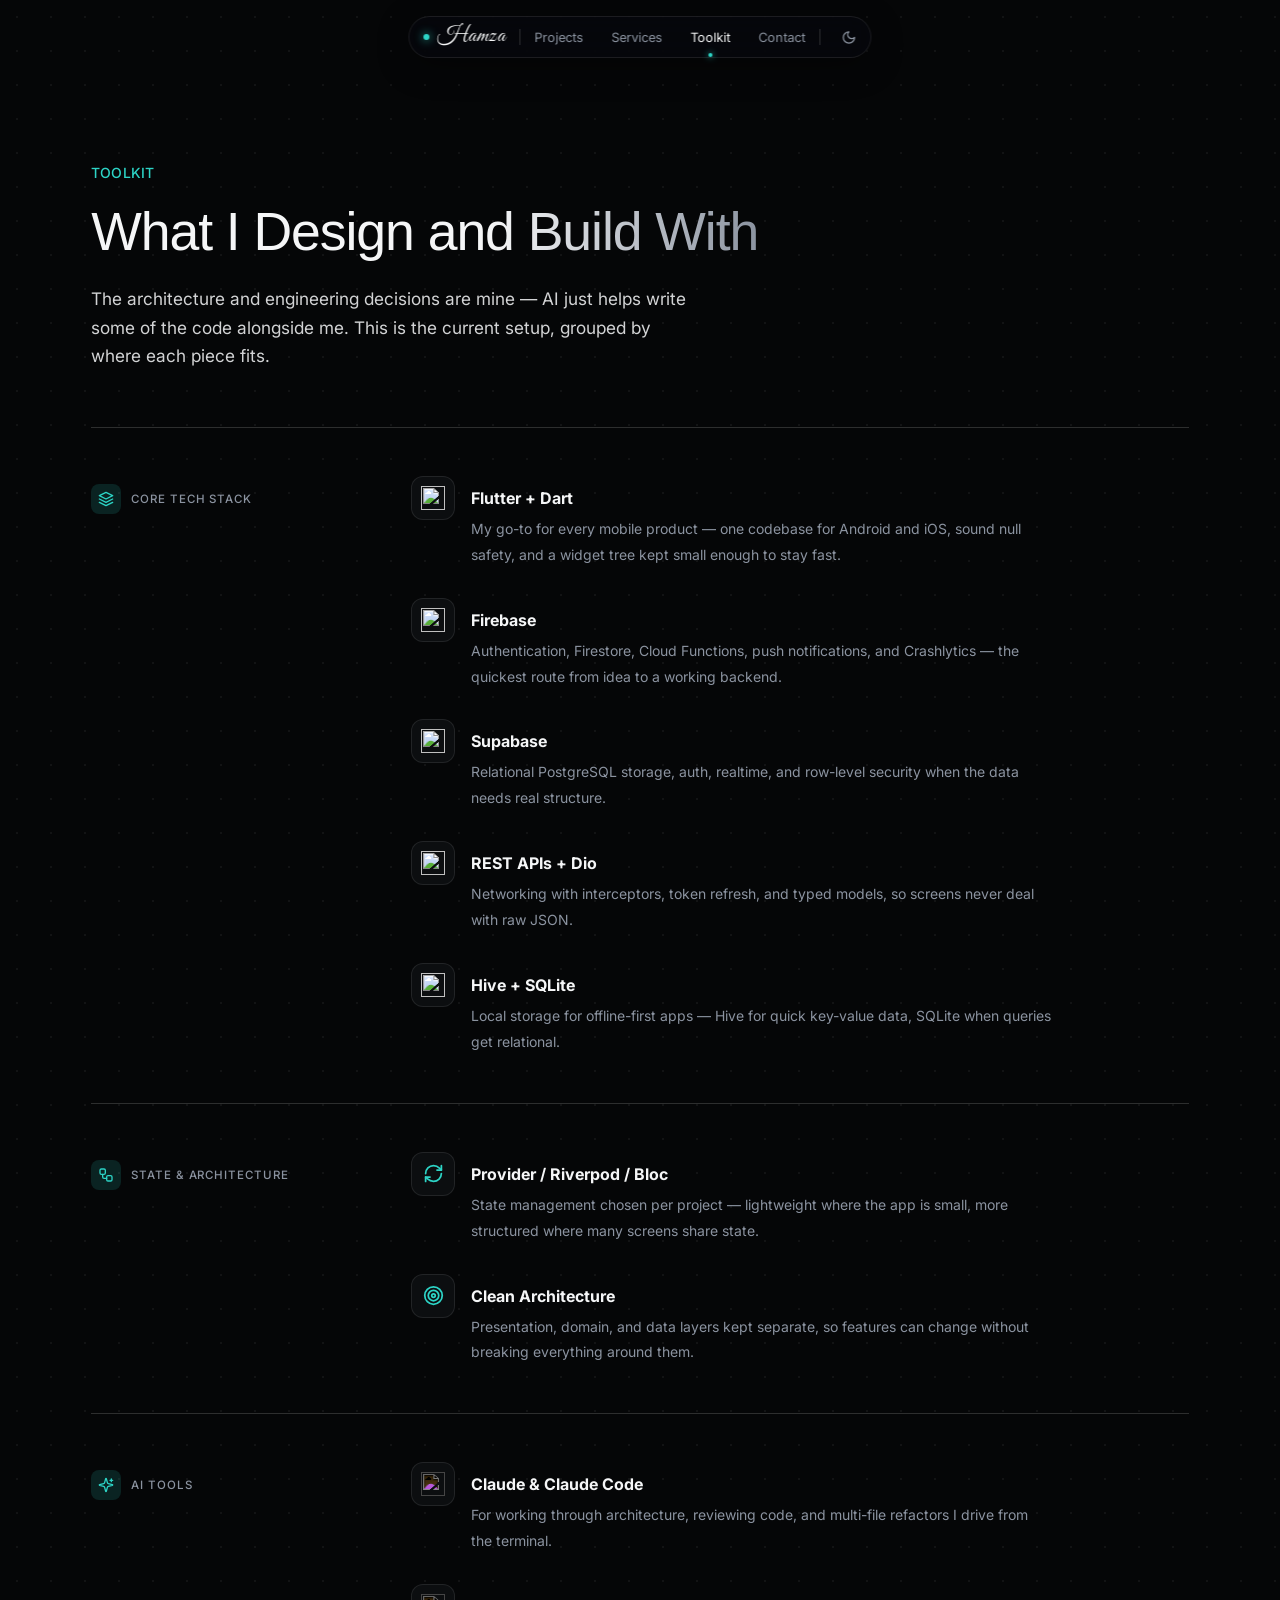
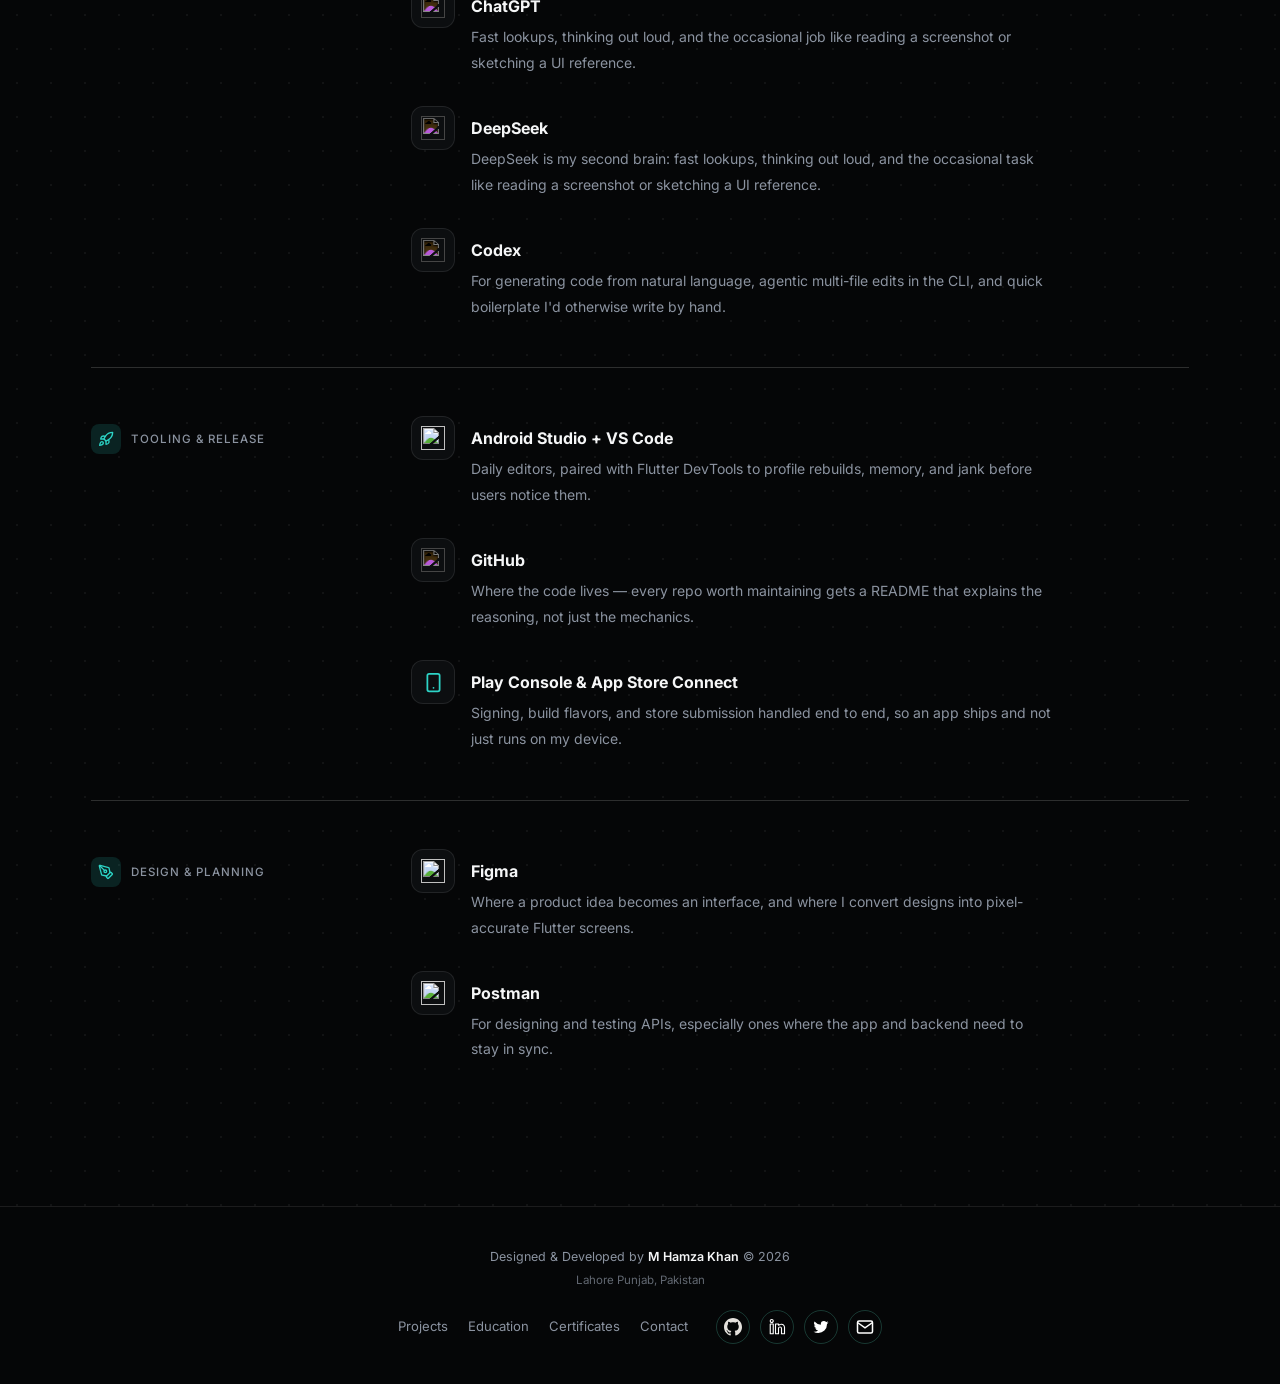
==== toolkit.html @ 6f92d074 "Refactor portfolio: redesign theme-v2, optimize light mode colors, modularize JS, update assets and " ====
<!doctype html>
<html lang="en">
  <head>
    <meta charset="UTF-8" />
    <meta name="viewport" content="width=device-width, initial-scale=1.0" />
    <meta name="theme-color" content="#050607" />
    <title>Toolkit | Muhammad Ameer Hamza | Flutter Developer</title>
    <meta
      name="description"
      content="The Flutter, Dart, Firebase and tooling setup behind the apps I design and build."
    />
    <meta name="author" content="Muhammad Ameer Hamza" />
    <meta name="robots" content="index, follow" />

    <link rel="preconnect" href="https://fonts.googleapis.com" />
    <link rel="preconnect" href="https://fonts.gstatic.com" crossorigin />
    <link href="https://fonts.googleapis.com/css2?family=Inter:wght@400;500;600;700;800;900&family=Great+Vibes&display=swap" rel="stylesheet" />
    <link rel="stylesheet" href="css/base.css" />
    <link rel="stylesheet" href="css/components.css" />
    <link rel="stylesheet" href="css/sections.css" />
    <link rel="stylesheet" href="css/animations.css" />
    <link rel="stylesheet" href="css/theme-v2.css" />
    <link rel="stylesheet" href="css/toolkit.css" />
    <link rel="icon" href="favicon.ico" />
    <script src="js/theme.js"></script>
  </head>

  <body>
    <!-- NAVBAR -->
    <nav id="navbar">
      <div class="container nav-inner">
        <a href="index.html" class="nav-logo">
          <span class="nav-logo-dot"></span>
          <span class="nav-logo-text"
            ><span class="nav-name-full">Hamza</span
            ><span class="nav-name-short">Hamza</span
            ><span class="nav-cursor" aria-hidden="true"></span
          ></span>
        </a>

        <span class="nav-divider nav-divider-start"></span>

        <ul class="nav-links">
          <li><a href="index.html#works">Projects</a></li>
          <li><a href="index.html#services">Services</a></li>
          <li><a href="toolkit.html" class="active" aria-current="page">Toolkit</a></li>
          <li><a href="index.html#contact">Contact</a></li>
        </ul>

        <span class="nav-divider"></span>

        <button
          type="button"
          id="themeToggle"
          class="theme-toggle"
          aria-label="Toggle light / dark theme"
        >
          <svg
            class="icon-moon"
            viewBox="0 0 24 24"
            fill="none"
            stroke="currentColor"
            stroke-width="2"
            stroke-linecap="round"
            stroke-linejoin="round"
            aria-hidden="true"
          >
            <path d="M12 3a6 6 0 0 0 9 9 9 9 0 1 1-9-9Z" />
          </svg>
          <svg
            class="icon-sun"
            viewBox="0 0 24 24"
            fill="none"
            stroke="currentColor"
            stroke-width="2"
            stroke-linecap="round"
            stroke-linejoin="round"
            aria-hidden="true"
          >
            <circle cx="12" cy="12" r="4" />
            <path
              d="M12 2v2M12 20v2M4.93 4.93l1.41 1.41M17.66 17.66l1.41 1.41M2 12h2M20 12h2M4.93 19.07l1.41-1.41M17.66 6.34l1.41-1.41"
            />
          </svg>
        </button>
      </div>
    </nav>

    <main class="toolkit-page">
      <div class="container">
        <!-- Header -->
        <header class="toolkit-head">
          <p class="toolkit-eyebrow">Toolkit</p>
          <h1 class="toolkit-title">What I Design and Build With</h1>
          <p class="toolkit-intro">
            The architecture and engineering decisions are mine — AI just helps
            write some of the code alongside me. This is the current setup,
            grouped by where each piece fits.
          </p>
        </header>

        <!-- ═════════ Core Tech Stack ═════════ -->
        <section class="toolkit-group">
          <h2 class="toolkit-group-label">
            <span class="toolkit-group-icon">
              <svg
                viewBox="0 0 24 24"
                fill="none"
                stroke="currentColor"
                stroke-width="2"
                stroke-linecap="round"
                stroke-linejoin="round"
                aria-hidden="true"
              >
                <path d="m12 2 10 5-10 5L2 7l10-5Z" />
                <path d="m2 17 10 5 10-5" />
                <path d="m2 12 10 5 10-5" />
              </svg>
            </span>
            Core Tech Stack
          </h2>
          <div class="toolkit-items">
            <div class="toolkit-item">
              <span class="toolkit-icon">
                <img
                  src="https://cdn.jsdelivr.net/gh/devicons/devicon@latest/icons/flutter/flutter-original.svg"
                  alt=""
                />
              </span>
              <div>
                <h3>Flutter + Dart</h3>
                <p>
                  My go-to for every mobile product — one codebase for Android
                  and iOS, sound null safety, and a widget tree kept small
                  enough to stay fast.
                </p>
              </div>
            </div>

            <div class="toolkit-item">
              <span class="toolkit-icon">
                <img
                  src="https://cdn.jsdelivr.net/gh/devicons/devicon@latest/icons/firebase/firebase-original.svg"
                  alt=""
                />
              </span>
              <div>
                <h3>Firebase</h3>
                <p>
                  Authentication, Firestore, Cloud Functions, push
                  notifications, and Crashlytics — the quickest route from idea
                  to a working backend.
                </p>
              </div>
            </div>

            <div class="toolkit-item">
              <span class="toolkit-icon">
                <img
                  src="https://cdn.jsdelivr.net/gh/devicons/devicon@latest/icons/supabase/supabase-original.svg"
                  alt=""
                />
              </span>
              <div>
                <h3>Supabase</h3>
                <p>
                  Relational PostgreSQL storage, auth, realtime, and row-level
                  security when the data needs real structure.
                </p>
              </div>
            </div>

            <div class="toolkit-item">
              <span class="toolkit-icon">
                <img
                  src="https://cdn.jsdelivr.net/gh/devicons/devicon@latest/icons/postman/postman-original.svg"
                  alt=""
                />
              </span>
              <div>
                <h3>REST APIs + Dio</h3>
                <p>
                  Networking with interceptors, token refresh, and typed models,
                  so screens never deal with raw JSON.
                </p>
              </div>
            </div>

            <div class="toolkit-item">
              <span class="toolkit-icon">
                <img
                  src="https://cdn.jsdelivr.net/gh/devicons/devicon@latest/icons/sqlite/sqlite-original.svg"
                  alt=""
                />
              </span>
              <div>
                <h3>Hive + SQLite</h3>
                <p>
                  Local storage for offline-first apps — Hive for quick
                  key-value data, SQLite when queries get relational.
                </p>
              </div>
            </div>
          </div>
        </section>

        <!-- ═════════ State & Architecture ═════════ -->
        <section class="toolkit-group">
          <h2 class="toolkit-group-label">
            <span class="toolkit-group-icon">
              <svg
                viewBox="0 0 24 24"
                fill="none"
                stroke="currentColor"
                stroke-width="2"
                stroke-linecap="round"
                stroke-linejoin="round"
                aria-hidden="true"
              >
                <rect width="8" height="8" x="3" y="3" rx="2" />
                <path d="M7 11v4a2 2 0 0 0 2 2h4" />
                <rect width="8" height="8" x="13" y="13" rx="2" />
              </svg>
            </span>
            State &amp; Architecture
          </h2>
          <div class="toolkit-items">
            <div class="toolkit-item">
              <span class="toolkit-icon">
                <svg
                  viewBox="0 0 24 24"
                  fill="none"
                  stroke="currentColor"
                  stroke-width="2"
                  stroke-linecap="round"
                  stroke-linejoin="round"
                  aria-hidden="true"
                >
                  <path
                    d="M3 12a9 9 0 0 1 9-9 9.75 9.75 0 0 1 6.74 2.74L21 8"
                  />
                  <path d="M21 3v5h-5" />
                  <path
                    d="M21 12a9 9 0 0 1-9 9 9.75 9.75 0 0 1-6.74-2.74L3 16"
                  />
                  <path d="M8 16H3v5" />
                </svg>
              </span>
              <div>
                <h3>Provider / Riverpod / Bloc</h3>
                <p>
                  State management chosen per project — lightweight where the
                  app is small, more structured where many screens share state.
                </p>
              </div>
            </div>

            <div class="toolkit-item">
              <span class="toolkit-icon">
                <svg
                  viewBox="0 0 24 24"
                  fill="none"
                  stroke="currentColor"
                  stroke-width="2"
                  stroke-linecap="round"
                  stroke-linejoin="round"
                  aria-hidden="true"
                >
                  <circle cx="12" cy="12" r="10" />
                  <circle cx="12" cy="12" r="6" />
                  <circle cx="12" cy="12" r="2" />
                </svg>
              </span>
              <div>
                <h3>Clean Architecture</h3>
                <p>
                  Presentation, domain, and data layers kept separate, so
                  features can change without breaking everything around them.
                </p>
              </div>
            </div>
          </div>
        </section>

        <!-- ═════════ AI Tools ═════════ -->
        <section class="toolkit-group">
          <h2 class="toolkit-group-label">
            <span class="toolkit-group-icon">
              <svg
                viewBox="0 0 24 24"
                fill="none"
                stroke="currentColor"
                stroke-width="2"
                stroke-linecap="round"
                stroke-linejoin="round"
                aria-hidden="true"
              >
                <path
                  d="M9.937 15.5A2 2 0 0 0 8.5 14.063l-6.135-1.582a.5.5 0 0 1 0-.962L8.5 9.936A2 2 0 0 0 9.937 8.5l1.582-6.135a.5.5 0 0 1 .963 0L14.063 8.5A2 2 0 0 0 15.5 9.937l6.135 1.581a.5.5 0 0 1 0 .964L15.5 14.063a2 2 0 0 0-1.437 1.437l-1.582 6.135a.5.5 0 0 1-.963 0z"
                />
                <path d="M20 3v4" />
                <path d="M22 5h-4" />
              </svg>
            </span>
            AI Tools
          </h2>
          <div class="toolkit-items">
            <div class="toolkit-item">
              <span class="toolkit-icon">
                <img
                  src="https://cdn.jsdelivr.net/npm/simple-icons@latest/icons/claude.svg"
                  alt=""
                  class="icon-invert"
                />
              </span>
              <div>
                <h3>Claude &amp; Claude Code</h3>
                <p>
                  For working through architecture, reviewing code, and
                  multi-file refactors I drive from the terminal.
                </p>
              </div>
            </div>

            <div class="toolkit-item">
              <span class="toolkit-icon">
                <img
                  src="https://cdn.jsdelivr.net/npm/simple-icons@latest/icons/openai.svg"
                  alt=""
                  class="icon-invert"
                />
              </span>
              <div>
                <h3>ChatGPT</h3>
                <p>
                  Fast lookups, thinking out loud, and the occasional job like
                  reading a screenshot or sketching a UI reference.
                </p>
              </div>
            </div>

            <div class="toolkit-item">
              <span class="toolkit-icon">
                <img
                  src="https://cdn.jsdelivr.net/npm/simple-icons@latest/icons/deepseek.svg"
                  alt=""
                  class="icon-invert"
                />
              </span>
              <div>
                <h3>DeepSeek</h3>
                <p>
                  DeepSeek is my second brain: fast lookups, thinking out loud,
                  and the occasional task like reading a screenshot or sketching
                  a UI reference.
                </p>
              </div>
            </div>

            <div class="toolkit-item">
              <span class="toolkit-icon">
                <img
                  src="https://cdn.jsdelivr.net/npm/simple-icons@latest/icons/openai.svg"
                  alt=""
                  class="icon-invert"
                />
              </span>
              <div>
                <h3>Codex</h3>
                <p>
                  For generating code from natural language, agentic multi-file
                  edits in the CLI, and quick boilerplate I'd otherwise write by
                  hand.
                </p>
              </div>
            </div>
          </div>
        </section>

        <!-- ═════════ Tooling & Release ═════════ -->
        <section class="toolkit-group">
          <h2 class="toolkit-group-label">
            <span class="toolkit-group-icon">
              <svg
                viewBox="0 0 24 24"
                fill="none"
                stroke="currentColor"
                stroke-width="2"
                stroke-linecap="round"
                stroke-linejoin="round"
                aria-hidden="true"
              >
                <path
                  d="M4.5 16.5c-1.5 1.26-2 5-2 5s3.74-.5 5-2c.71-.84.7-2.13-.09-2.91a2.18 2.18 0 0 0-2.91-.09z"
                />
                <path
                  d="m12 15-3-3a22 22 0 0 1 2-3.95A12.88 12.88 0 0 1 22 2c0 2.72-.78 7.5-6 11a22.35 22.35 0 0 1-4 2z"
                />
                <path d="M9 12H4s.55-3.03 2-4c1.62-1.08 5 0 5 0" />
                <path d="M12 15v5s3.03-.55 4-2c1.08-1.62 0-5 0-5" />
              </svg>
            </span>
            Tooling &amp; Release
          </h2>
          <div class="toolkit-items">
            <div class="toolkit-item">
              <span class="toolkit-icon">
                <img
                  src="https://cdn.jsdelivr.net/gh/devicons/devicon@latest/icons/androidstudio/androidstudio-original.svg"
                  alt=""
                />
              </span>
              <div>
                <h3>Android Studio + VS Code</h3>
                <p>
                  Daily editors, paired with Flutter DevTools to profile
                  rebuilds, memory, and jank before users notice them.
                </p>
              </div>
            </div>

            <div class="toolkit-item">
              <span class="toolkit-icon">
                <img
                  class="icon-invert"
                  src="https://cdn.jsdelivr.net/gh/devicons/devicon@latest/icons/github/github-original.svg"
                  alt=""
                />
              </span>
              <div>
                <h3>GitHub</h3>
                <p>
                  Where the code lives — every repo worth maintaining gets a
                  README that explains the reasoning, not just the mechanics.
                </p>
              </div>
            </div>

            <div class="toolkit-item">
              <span class="toolkit-icon">
                <svg
                  viewBox="0 0 24 24"
                  fill="none"
                  stroke="currentColor"
                  stroke-width="2"
                  stroke-linecap="round"
                  stroke-linejoin="round"
                  aria-hidden="true"
                >
                  <rect width="14" height="20" x="5" y="2" rx="2" ry="2" />
                  <path d="M12 18h.01" />
                </svg>
              </span>
              <div>
                <h3>Play Console &amp; App Store Connect</h3>
                <p>
                  Signing, build flavors, and store submission handled end to
                  end, so an app ships and not just runs on my device.
                </p>
              </div>
            </div>
          </div>
        </section>

        <!-- ═════════ Design & Planning ═════════ -->
        <section class="toolkit-group">
          <h2 class="toolkit-group-label">
            <span class="toolkit-group-icon">
              <svg
                viewBox="0 0 24 24"
                fill="none"
                stroke="currentColor"
                stroke-width="2"
                stroke-linecap="round"
                stroke-linejoin="round"
                aria-hidden="true"
              >
                <path
                  d="M15.707 21.293a1 1 0 0 1-1.414 0l-1.586-1.586a1 1 0 0 1 0-1.414l5.586-5.586a1 1 0 0 1 1.414 0l1.586 1.586a1 1 0 0 1 0 1.414z"
                />
                <path
                  d="m18 13-1.375-6.874a1 1 0 0 0-.746-.776L3.235 2.028a1 1 0 0 0-1.207 1.207L5.35 15.879a1 1 0 0 0 .776.746L13 18"
                />
                <path d="m2.3 2.3 7.286 7.286" />
                <circle cx="11" cy="11" r="2" />
              </svg>
            </span>
            Design &amp; Planning
          </h2>
          <div class="toolkit-items">
            <div class="toolkit-item">
              <span class="toolkit-icon">
                <img
                  src="https://cdn.jsdelivr.net/gh/devicons/devicon@latest/icons/figma/figma-original.svg"
                  alt=""
                />
              </span>
              <div>
                <h3>Figma</h3>
                <p>
                  Where a product idea becomes an interface, and where I convert
                  designs into pixel-accurate Flutter screens.
                </p>
              </div>
            </div>

            <div class="toolkit-item">
              <span class="toolkit-icon">
                <img
                  src="https://cdn.jsdelivr.net/gh/devicons/devicon@latest/icons/postman/postman-original.svg"
                  alt=""
                />
              </span>
              <div>
                <h3>Postman</h3>
                <p>
                  For designing and testing APIs, especially ones where the app
                  and backend need to stay in sync.
                </p>
              </div>
            </div>
          </div>
        </section>
      </div>
    </main>

    <!-- FOOTER -->
    <footer>
      <div class="container footer-inner-v2">
        <div class="footer-left">
          <p class="footer-copy">
            Designed &amp; Developed by
            <span class="footer-name-script">M Hamza Khan</span> &copy; 2026
          </p>
          <p class="footer-location">Lahore Punjab, Pakistan</p>
        </div>
        <div class="footer-right">
          <nav class="footer-links">
            <a href="index.html#works">Projects</a>
            <a href="index.html#education">Education</a>
            <a href="index.html#certificates">Certificates</a>
            <a href="index.html#contact">Contact</a>
          </nav>
          <div class="footer-socials">
            <a
              href="https://github.com/hk994512"
              target="_blank"
              rel="noopener"
              class="social-btn"
              aria-label="GitHub"
              ><img src="assets/github.svg" alt="GitHub"
            /></a>
            <a
              href="https://www.linkedin.com/in/muhammad-ameer-hamza-a41858250"
              target="_blank"
              rel="noopener"
              class="social-btn"
              aria-label="LinkedIn"
              ><img src="assets/linkedin.svg" alt="LinkedIn"
            /></a>
            <a
              href="https://x.com/HamzKhan173520"
              target="_blank"
              rel="noopener"
              class="social-btn"
              aria-label="X (Twitter)"
              ><img src="assets/twitter.svg" alt="X"
            /></a>
            <a
              href="mailto:hamzakhan00561@gmail.com"
              class="social-btn"
              aria-label="Email"
            >
              <svg
                width="18"
                height="18"
                fill="none"
                stroke="currentColor"
                stroke-width="2"
                viewBox="0 0 24 24"
                style="color: #fff"
              >
                <path
                  d="M4 4h16c1.1 0 2 .9 2 2v12c0 1.1-.9 2-2 2H4c-1.1 0-2-.9-2-2V6c0-1.1.9-2 2-2z"
                />
                <polyline points="22,6 12,13 2,6" />
              </svg>
            </a>
          </div>
        </div>
      </div>
    </footer>

    <script src="js/nav.js"></script>
  </body>
</html>
---- css/base.css ----
/* ── Variables ─────────────────────────────────────────────────────────────── */

:root {
  --bg: #050607;
  --surface: #0c0e10;
  --surface2: #15181b;
  --accent: #2dd4c6;
  --accent-dim: #17a394;
  --text: #f5f6f7;
  --text-sec: #8b93a0;
  --border: rgba(255, 255, 255, 0.09);
  --radius: 14px;
  --radius-sm: 8px;
  --shadow: 0 8px 32px rgba(0, 0, 0, 0.5);
  --transition: 0.25s ease;
  --nav-h: 68px;
  --font-mono: "Inter", monospace;
  --font-head: "Inter", sans-serif;
  --font-accent: "Inter", sans-serif;
}

/* ── Reset ─────────────────────────────────────────────────────────────────── */

*,
*::before,
*::after {
  box-sizing: border-box;
  margin: 0;
  padding: 0;
}

html {
  scroll-behavior: smooth;
  font-size: 16px;
  overflow-x: hidden;
}

body {
  background: var(--bg);
  color: var(--text);
  font-family: "Inter", sans-serif;
  line-height: 1.6;
  overflow-x: hidden;
}

img {
  max-width: 100%;
  display: block;
}

a {
  text-decoration: none;
  color: inherit;
}

ul {
  list-style: none;
}

button {
  cursor: pointer;
  border: none;
  background: none;
  font-family: inherit;
}

/* ── Scrollbar ─────────────────────────────────────────────────────────────── */

::-webkit-scrollbar {
  width: 6px;
}

::-webkit-scrollbar-track {
  background: var(--bg);
}

::-webkit-scrollbar-thumb {
  background: var(--surface2);
  border-radius: 3px;
}

/* ── Utility ───────────────────────────────────────────────────────────────── */

.container {
  width: 100%;
  max-width: 1200px;
  margin: 0 auto;
  padding: 0 clamp(16px, 4vw, 80px);
}

.section {
  padding: clamp(60px, 8vw, 100px) 0;
  overflow-x: hidden;
}

.accent {
  color: var(--accent);
}

.section-label {
  font-family: "Inter", sans-serif;
  font-size: clamp(1.5rem, 3vw, 2.2rem);
  font-weight: 800;
  letter-spacing: -0.5px;
  margin-bottom: 8px;
  text-align: center;
}

.section-label::after {
  content: "";
  display: block;
  width: 44px;
  height: 3px;
  background: var(--accent);
  border-radius: 2px;
  margin: 8px auto 0;
}

.section-sub {
  font-family: "Inter", sans-serif;
  color: var(--text-sec);
  font-size: clamp(0.85rem, 1.5vw, 1rem);
  margin-bottom: 40px;
  text-align: center;
}

/* Spinner inside button */

/* ── Navbar ────────────────────────────────────────────────────────────────── */

/* ── Source Code Pro for all navbar links ── */

/* Mobile nav drawer */

/* ── Hero ──────────────────────────────────────────────────────────────────── */

/* Badge row */

/* Available for Freelance badge */

.available-badge {
  font-family: "Inter", sans-serif;
  display: inline-flex;
  align-items: center;
  gap: 8px;
  padding: 6px 14px;
  background: rgba(0, 230, 118, 0.08);
  border: 1px solid rgba(0, 230, 118, 0.25);
  border-radius: 20px;
  font-size: 0.75rem;
  font-weight: 700;
  color: #00e676;
  letter-spacing: 0.8px;
}

.pulse-dot-wrapper {
  position: relative;
  width: 8px;
  height: 8px;
  display: inline-flex;
  align-items: center;
  justify-content: center;
}

.pulse-dot {
  width: 7px;
  height: 7px;
  background-color: #2dd4c6;
  border-radius: 50%;
  z-index: 2;
}

.pulse-ring {
  position: absolute;
  width: 22px;
  height: 22px;
  border: 2px solid #2dd4c6;
  border-radius: 50%;
  opacity: 0;
  z-index: 1;
  animation: pulse-grow 2s cubic-bezier(0.25, 0.46, 0.45, 0.94) infinite;
}

@keyframes pulse-grow {
  0% {
    transform: scale(0.3);
    opacity: 0.8;
  }
  50% {
    opacity: 0.5;
  }
  100% {
    transform: scale(1.15);
    opacity: 0;
  }
}

.avatar-ring {
  width: clamp(180px, 22vw, 300px);
  height: clamp(180px, 22vw, 300px);
  border-radius: 50%;
  padding: 4px;
  background: var(--accent);
  box-shadow: 0 0 60px rgba(100, 255, 218, 0.2);
  position: relative;
  animation: avatar-glow 3s ease-in-out infinite;
}

.avatar-ring::before {
  content: "";
  position: absolute;
  inset: 2px;
  border-radius: 50%;
  background: var(--bg);
}

.avatar-ring img {
  width: 100%;
  height: 100%;
  border-radius: 50%;
  object-fit: cover;
  position: relative;
  z-index: 1;
  padding: 4px;
}

/* ── About ─────────────────────────────────────────────────────────────────── */

/* chips */

/* ── Services ──────────────────────────────────────────────────────────────── */

.services-grid {
  font-family: "Inter", sans-serif;
  display: grid;
  grid-template-columns: repeat(auto-fill, minmax(min(100%, 280px), 1fr));
  gap: 20px;
}

/* ── Works ─────────────────────────────────────────────────────────────────── */

.works-grid {
  display: grid;
  grid-template-columns: repeat(auto-fill, minmax(min(100%, 340px), 1fr));
  gap: 24px;
  font-family: "Inter", sans-serif;
}

.featured-badge {
  position: absolute;
  top: 12px;
  right: 12px;
  padding: 4px 10px;
  background: var(--accent);
  color: var(--bg);
  font-size: 0.68rem;
  font-weight: 800;
  letter-spacing: 1px;
  border-radius: 20px;
}

/* ── Education ─────────────────────────────────────────────────────────────── */

/* ── Contact ───────────────────────────────────────────────────────────────── */

#contact {
  font-family: "Inter", sans-serif;
}

/* ── Contact ── */

.contact-layout {
  display: grid;
  grid-template-columns: 1fr minmax(0, 340px);
  gap: 48px;
  align-items: start;
  width: 100%;
  max-width: 780px;
  margin: 28px auto 0;
}

.contact-info {
  display: flex;
  flex-direction: column;
  gap: 16px;
  padding-top: 2px;
}

.contact-info-heading {
  font-size: clamp(1.4rem, 3vw, 1.75rem);
  font-weight: 700;
  font-family: var(--font-head);
  color: var(--text);
  line-height: 1.2;
}

.contact-info-sub {
  font-size: 0.875rem;
  color: var(--text-sec);
  line-height: 1.65;
}

.contact-info-actions {
  display: flex;
  flex-wrap: wrap;
  gap: 8px;
}

.contact-action-btn {
  height: 36px;
  padding: 0 16px;
  font-size: 0.82rem;
  border-radius: 6px;
  font-weight: 500;
}

.btn-ghost {
  background: transparent;
  color: var(--text-sec);
  border: 1px solid var(--border);
  transition: border-color var(--transition), color var(--transition);
}

.btn-ghost:hover {
  border-color: var(--text-sec);
  color: var(--text);
  transform: none;
}

/* light mode ghost btn */
:root[data-theme="light"] .btn-ghost {
  border-color: rgba(15, 23, 42, 0.18);
  color: var(--text-sec);
}

:root[data-theme="light"] .btn-ghost:hover {
  border-color: var(--text);
  color: var(--text);
}

/* ── Contact card (right side) ── */

.contact-card {
  background: var(--surface);
  border: 1px solid var(--border);
  border-radius: var(--radius);
  padding: 16px;
  display: flex;
  flex-direction: column;
  gap: 10px;
}

/* light mode card */
:root[data-theme="light"] .contact-card {
  background: #ffffff;
  border-color: rgba(15, 23, 42, 0.08);
  box-shadow: 0 4px 24px rgba(15, 23, 42, 0.05);
}

.contact-card-header {
  display: flex;
  flex-direction: column;
  gap: 2px;
  padding-bottom: 10px;
  border-bottom: 1px solid var(--border);
}

:root[data-theme="light"] .contact-card-header {
  border-bottom-color: rgba(15, 23, 42, 0.1);
}

.contact-card-title {
  font-family: var(--font-head);
  font-size: 0.88rem;
  font-weight: 600;
  color: var(--text);
}

.contact-card-sub {
  font-size: 0.72rem;
  color: var(--text-sec);
}

.contact-form {
  display: flex;
  flex-direction: column;
  gap: 8px;
}

.contact-form .form-group {
  margin-bottom: 0;
  display: flex;
  flex-direction: column;
  gap: 3px;
}

.contact-form input,
.contact-form textarea {
  width: 100%;
  box-sizing: border-box;
  padding: 7px 10px;
  background: var(--bg);
  border: 1px solid var(--border);
  border-radius: 6px;
  font-family: inherit;
  font-size: 0.82rem;
  color: var(--text);
  transition: border-color var(--transition), box-shadow var(--transition);
  outline: none;
}

/* light mode inputs */
:root[data-theme="light"] .contact-form input,
:root[data-theme="light"] .contact-form textarea {
  background: #f8fafc;
  border-color: rgba(15, 23, 42, 0.12);
  color: var(--text);
}

:root[data-theme="light"] .contact-form input::placeholder,
:root[data-theme="light"] .contact-form textarea::placeholder {
  color: #94a3b8;
  opacity: 1;
}

.contact-form textarea {
  resize: none;
  line-height: 1.5;
}

.contact-form input::placeholder,
.contact-form textarea::placeholder {
  color: var(--text-sec);
  opacity: 0.55;
}

.contact-form input:focus,
.contact-form textarea:focus {
  border-color: var(--accent);
  box-shadow: 0 0 0 2px color-mix(in srgb, var(--accent) 15%, transparent);
}

.contact-form input:invalid:not(:placeholder-shown),
.contact-form textarea:invalid:not(:placeholder-shown) {
  border-color: #e5484d;
}

.char-counter {
  font-family: var(--font-mono);
  font-size: 0.62rem;
  color: var(--text-sec);
  text-align: right;
}

.form-error {
  font-size: 0.67rem;
  color: #e5484d;
  display: none;
}

.form-error.show { display: block; }

.contact-submit-btn {
  width: 100%;
  justify-content: center;
  height: 34px;
  padding: 0;
  border-radius: 6px;
  font-size: 0.82rem;
  font-family: inherit;
  font-weight: 600;
  gap: 6px;
  margin-top: 2px;
}

.contact-submit-btn svg {
  transition: transform var(--transition);
}

.contact-submit-btn:hover svg {
  transform: translateX(3px);
}

/* light mode submit btn */
:root[data-theme="light"] .contact-submit-btn {
  background: #0b1220;
  color: #ffffff;
  border-color: #0b1220;
}

:root[data-theme="light"] .contact-submit-btn:hover {
  opacity: 0.85;
}

.form-success-msg { display: none; }

.form-feedback {
  display: none;
  align-items: center;
  gap: 8px;
  padding: 8px 12px;
  border-radius: 6px;
  font-size: 0.78rem;
  font-weight: 500;
  border: 1px solid transparent;
}

.form-feedback.show { display: flex; }

.form-feedback.success {
  background: color-mix(in srgb, var(--accent) 10%, transparent);
  border-color: color-mix(in srgb, var(--accent) 30%, transparent);
  color: var(--accent);
}

.form-feedback.error {
  background: rgba(229, 72, 77, 0.08);
  border-color: rgba(229, 72, 77, 0.3);
  color: #e5484d;
}

/* light mode feedback */
:root[data-theme="light"] .form-feedback.success {
  background: rgba(15, 118, 110, 0.08);
  border-color: rgba(15, 118, 110, 0.3);
  color: var(--accent);
}

.form-feedback-icon {
  font-size: 0.9rem;
  line-height: 1;
  flex-shrink: 0;
}

/* ── Responsive ── */

@media (max-width: 700px) {
  .contact-layout {
    grid-template-columns: 1fr;
    gap: 24px;
    max-width: 100%;
  }

  .contact-card {
    padding: 14px;
    gap: 8px;
  }

  .contact-card-header {
    padding-bottom: 8px;
  }

  .contact-info-heading {
    font-size: 1.3rem;
  }
}

@media (max-width: 400px) {
  .contact-card {
    padding: 12px;
  }

  .contact-action-btn {
    height: 32px;
    padding: 0 12px;
    font-size: 0.78rem;
  }
}

/* ── Send Message button — centered ─────────────────────────────────────── */

/* ── Toast ───────────────────────────────────────────────────────────────── */

/* ── Footer ────────────────────────────────────────────────────────────────── */

footer {
  font-family: "Inter", sans-serif;
  background: var(--bg);
  border-top: 1px solid var(--border);
  padding: 40px 0;
  text-align: center;
}

.social-btn {
  font-family: "Inter", sans-serif;
  width: 40px;
  height: 40px;
  background: var(--surface);
  border: 1px solid rgba(100, 255, 218, 0.2);
  border-radius: 10px;
  display: flex;
  align-items: center;
  justify-content: center;
  transition: var(--transition);
}

.social-btn:hover {
  border-color: var(--accent);
  background: rgba(100, 255, 218, 0.08);
  transform: translateY(-2px);
}

.social-btn img {
  width: 18px;
  height: 18px;
  filter: invert(1);
}

.social-btn svg {
  color: #fff;
}

/* ── STATS STRIP ── */

.stats-strip {
  display: flex;
  justify-content: center;
  gap: 2rem;
  margin-top: 2rem;
  flex-wrap: wrap;
}

.stat-item {
  display: flex;
  flex-direction: column;
  align-items: center;
  text-align: center;
  gap: 0.15rem;
}

.stat-number {
  font-size: 1.6rem;
  font-weight: 800;
  color: var(--accent, #6c63ff);
  line-height: 1;
}

.stat-label {
  font-size: 0.78rem;
  color: var(--text-muted, #8892a4);
  letter-spacing: 0.05em;
  font-weight: 500;
}

.cursor-blink {
  color: var(--accent);
  animation: blink 1s step-end infinite;
}
---- css/components.css ----
.tag {
  display: inline-block;
  padding: 4px 12px;
  background: rgba(100, 255, 218, 0.1);
  border: 1px solid rgba(100, 255, 218, 0.25);
  border-radius: 20px;
  font-size: 0.75rem;
  font-weight: 600;
  color: var(--accent);
  letter-spacing: 0.5px;
}

.btn {
  display: inline-flex;
  align-items: center;
  justify-content: center;
  gap: 8px;
  padding: 12px 24px;
  border-radius: var(--radius-sm);
  font-size: 0.9rem;
  font-weight: 700;
  transition: var(--transition);
}

.btn-primary {
  background: var(--accent);
  color: var(--bg);
}

.btn-primary:hover {
  background: var(--accent-dim);
  transform: translateY(-2px);
}

.btn-outline {
  border: 1.5px solid rgba(100, 255, 218, 0.35);
  color: var(--accent);
}

.btn-outline:hover {
  background: rgba(100, 255, 218, 0.08);
  transform: translateY(-2px);
}

.btn-spinner {
  display: inline-block;
  width: 14px;
  height: 14px;
  border: 2px solid rgba(26, 31, 46, 0.4);
  border-top-color: var(--bg);
  border-radius: 50%;
  animation: spin 0.7s linear infinite;
  vertical-align: middle;
}

.chips {
  font-family: "Inter", sans-serif;
  display: flex;
  flex-wrap: wrap;
  gap: 8px;
}

.chip {
  padding: 5px 14px;
  background: rgba(100, 255, 218, 0.08);
  border: 1px solid rgba(100, 255, 218, 0.25);
  border-radius: 20px;
  font-size: 0.78rem;
  font-weight: 600;
  color: var(--accent);
}

.form-row {
  font-family: "Inter", sans-serif;
  display: grid;
  grid-template-columns: 1fr 1fr;
  gap: 20px;
  margin-bottom: 20px;
}

.form-group {
  font-family: "Inter", sans-serif;
  display: flex;
  flex-direction: column;
  gap: 6px;
}

.form-group label {
  font-family: "Inter", sans-serif;
  font-size: 0.82rem;
  font-weight: 600;
  color: var(--text-sec);
}

.form-group input,
.form-group textarea {
  font-family: "Inter", sans-serif;
  background: var(--bg);
  border: 1px solid rgba(255, 255, 255, 0.08);
  border-radius: var(--radius-sm);
  padding: 12px 16px;
  color: var(--text);
  font-size: 0.9rem;
  font-family: inherit;
  transition: border-color var(--transition);
  outline: none;
  resize: vertical;
}

.form-group input:focus,
.form-group textarea:focus {
  border-color: var(--accent);
}

.form-group input.error,
.form-group textarea.error {
  border-color: #ff5252;
}

.form-error {
  font-size: 0.75rem;
  color: #ff5252;
  display: none;
}

.form-error.show {
  display: block;
}

.form-msg-wrap {
  margin-bottom: 20px;
}

.form-submit-wrap {
  font-family: "Inter", sans-serif;
  display: flex;
  justify-content: center;
  align-items: center;
}

.form-submit {
  font-family: "Inter", sans-serif;
  min-width: 200px;
  text-align: center;
  justify-content: center;
}

.toast {
  position: fixed;
  bottom: 24px;
  right: 24px;
  background: var(--surface2);
  border: 1px solid var(--border);
  border-radius: var(--radius-sm);
  padding: 14px 20px;
  font-size: 0.88rem;
  font-weight: 600;
  color: var(--text);
  box-shadow: var(--shadow);
  transform: translateY(80px);
  opacity: 0;
  transition: all 0.35s ease;
  z-index: 9999;
  max-width: 320px;
}

.toast.show {
  transform: translateY(0);
  opacity: 1;
}

.toast.success {
  border-color: var(--accent);
  color: var(--accent);
}

.toast.error {
  border-color: #ff5252;
  color: #ff5252;
}

#scrollTop {
  position: fixed;
  bottom: 28px;
  right: 28px;
  width: 44px;
  height: 44px;
  background: var(--accent);
  color: var(--bg);
  border-radius: 50%;
  display: flex;
  align-items: center;
  justify-content: center;
  font-size: 1.2rem;
  box-shadow: 0 4px 16px rgba(100, 255, 218, 0.3);
  opacity: 0;
  pointer-events: none;
  transition: var(--transition);
  z-index: 998;
}

#scrollTop.show {
  opacity: 1;
  pointer-events: all;
}

#scrollTop:hover {
  background: var(--accent-dim);
  transform: translateY(-3px);
}

.phone-popup {
  position: fixed;
  z-index: 99999;
  width: 360px;
  max-width: 92vw;
  max-height: 480px;
  background: #1a1f2e;
  border: 1.5px solid rgba(108, 99, 255, 0.3);
  border-radius: 16px;
  box-shadow:
    0 20px 60px rgba(0, 0, 0, 0.6),
    0 0 0 9999px rgba(0, 0, 0, 0.5);
  display: flex;
  flex-direction: column;
  overflow: hidden;
  opacity: 0;
  pointer-events: none;
  transition: opacity 0.15s ease;
}

.phone-popup.open {
  opacity: 1;
  pointer-events: auto;
}

.phone-popup-search {
  padding: 12px;
  border-bottom: 1px solid rgba(108, 99, 255, 0.15);
  flex-shrink: 0;
}

.phone-popup-search-input {
  width: 100%;
  box-sizing: border-box;
  padding: 10px 14px;
  border-radius: 10px;
  border: 1.5px solid rgba(108, 99, 255, 0.25);
  background: rgba(255, 255, 255, 0.06);
  color: #eaeaea;
  font-size: 0.9rem;
  font-family: inherit;
  outline: none;
  transition: border-color 0.2s;
}

.phone-popup-search-input:focus {
  border-color: rgba(108, 99, 255, 0.6);
  background: rgba(108, 99, 255, 0.1);
}

.phone-popup-list {
  overflow-y: auto;
  max-height: 340px;
  padding: 6px 0;
  flex: 1;
  scrollbar-width: thin;
  scrollbar-color: rgba(108, 99, 255, 0.3) transparent;
}

.phone-popup-list::-webkit-scrollbar {
  width: 5px;
}

.phone-popup-list::-webkit-scrollbar-track {
  background: transparent;
}

.phone-popup-list::-webkit-scrollbar-thumb {
  background: rgba(108, 99, 255, 0.3);
  border-radius: 99px;
}

.phone-popup-item {
  display: flex;
  align-items: center;
  gap: 10px;
  padding: 10px 16px;
  cursor: pointer;
  transition: background 0.12s;
  font-size: 0.9rem;
  color: #cfd3df;
  outline: none;
  user-select: none;
}

.phone-popup-item:hover,
.phone-popup-item:focus {
  background: rgba(108, 99, 255, 0.18);
  color: #fff;
}

.phone-popup-item.selected {
  background: rgba(108, 99, 255, 0.22);
  font-weight: 600;
  color: #fff;
}

.phone-popup-empty {
  padding: 24px 16px;
  text-align: center;
  color: rgba(255, 255, 255, 0.3);
  font-size: 0.85rem;
}

.phone-flag-btn.open .phone-flag-caret {
  transform: rotate(180deg);
}

.btn-book {
  display: inline-flex;
  align-items: center;
  gap: 8px;
  font-family: "Inter", sans-serif;
  padding: 14px 28px;
  font-weight: bold;
  transition:
    transform 0.3s ease,
    box-shadow 0.3s ease;
  border: 2px solid #00e5b0;
  border-radius: 8px;
  color: #00bfa5;
  background: transparent;
  font-size: 16px;
  font-weight: 500;
  text-decoration: none;
  cursor: pointer;
  transition: all 0.3s ease;
}

.btn-book:hover {
  font-family: "Inter", sans-serif;
  background: #00e5b0;
  /* color: #0f0f1a;*/
  color: #2d3650;
  font-weight: bold;
  transform: translateY(-4px);
  box-shadow: 0 8px 20px rgba(0, 229, 176, 0.3);
}

.form-group {
  position: relative;
}

.form-group label {
  display: block;
  font-size: 0.82rem;
  font-weight: 600;
  margin-bottom: 0.5rem;
  color: var(--text, #eaeaea);
  letter-spacing: 0.03em;
}

.form-group input,
.form-group textarea {
  width: 100%;
  padding: 0.65rem 0.9rem;
  border-radius: 10px;
  border: 1.5px solid rgba(108, 99, 255, 0.2);
  background: rgba(255, 255, 255, 0.04);
  color: var(--text, #eaeaea);
  font-size: 0.85rem;
  font-family: inherit;
  transition:
    border-color 0.25s,
    box-shadow 0.25s,
    background 0.25s,
    transform 0.2s;
  outline: none;
  box-sizing: border-box;
}

.form-group input:focus,
.form-group textarea:focus {
  border-color: var(--accent, #6c63ff);
  background: rgba(108, 99, 255, 0.07);
  box-shadow:
    0 0 0 4px rgba(108, 99, 255, 0.12),
    0 2px 12px rgba(108, 99, 255, 0.08);
  transform: translateY(-1px);
}

.form-group input::placeholder,
.form-group textarea::placeholder {
  color: rgba(255, 255, 255, 0.22);
}

.form-group input:not(:placeholder-shown),
.form-group textarea:not(:placeholder-shown) {
  border-color: rgba(108, 99, 255, 0.4);
}

.form-group textarea {
  resize: vertical;
  min-height: 130px;
}

.form-row {
  display: grid;
  grid-template-columns: 1fr 1fr;
  gap: 1.2rem;
  margin-bottom: 1.2rem;
}

@media (max-width: 600px) {
  .form-row {
    grid-template-columns: 1fr;
  }

  .contact-form {
    padding: 1.5rem 1.2rem;
  }
}

.form-msg-wrap {
  margin-bottom: 1.5rem;
}

.form-submit {
  position: relative;
  overflow: hidden;
  padding: 0.9rem 2.4rem;
  font-size: 1rem;
  font-weight: 700;
  border-radius: 50px;
  letter-spacing: 0.04em;
  transition:
    transform 0.2s,
    box-shadow 0.2s;
}

.form-submit::after {
  content: "";
  position: absolute;
  inset: 0;
  background: linear-gradient(
    120deg,
    transparent 30%,
    rgba(255, 255, 255, 0.18) 50%,
    transparent 70%
  );
  transform: translateX(-100%);
  transition: transform 0.5s;
}

.form-submit:hover::after {
  transform: translateX(100%);
}

.form-submit:hover {
  transform: translateY(-2px);
  box-shadow: 0 8px 24px rgba(108, 99, 255, 0.35);
}

.form-submit:active {
  transform: translateY(0);
}

.form-submit.sending {
  pointer-events: none;
  opacity: 0.7;
}

.form-submit .btn-spinner {
  display: none;
  width: 16px;
  height: 16px;
  border: 2px solid rgba(255, 255, 255, 0.4);
  border-top-color: #fff;
  border-radius: 50%;
  animation: spin 0.7s linear infinite;
  margin-right: 8px;
  vertical-align: middle;
}

.form-submit.sending .btn-spinner {
  display: inline-block;
}

.form-group.has-error input,
.form-group.has-error textarea,
.form-group.has-error .phone-input-wrapper {
  border-color: #e05a5a !important;
  animation: shake 0.35s ease;
  box-shadow: 0 0 0 4px rgba(224, 90, 90, 0.12) !important;
}

.form-group.has-error .form-error {
  display: block;
}

.form-error {
  display: none;
  font-size: 0.78rem;
  color: #e05a5a;
  margin-top: 0.35rem;
  font-weight: 500;
}

.form-success-msg {
  display: none;
  text-align: center;
  padding: 2rem 1rem;
  animation: fadeInUp 0.5s ease forwards;
}

.form-success-msg .success-icon {
  font-size: 3rem;
  margin-bottom: 0.75rem;
}

.form-success-msg h3 {
  font-size: 1.3rem;
  font-weight: 700;
  margin-bottom: 0.4rem;
}

.form-success-msg p {
  color: var(--text-muted, #8892a4);
  font-size: 0.92rem;
}

.contact-form .form-row,
.contact-form .form-group,
.contact-form .form-submit-wrap {
  animation: fadeInUp 0.5s ease both;
}

.contact-form .form-row:nth-child(1) {
  animation-delay: 0.05s;
}

.contact-form .form-row:nth-child(2) {
  animation-delay: 0.12s;
}

.contact-form .form-msg-wrap {
  animation-delay: 0.19s;
}

.contact-form .form-submit-wrap {
  animation-delay: 0.26s;
}

.contact-divider {
  display: flex;
  align-items: center;
  gap: 1rem;
  margin: 0.5rem 0 1.8rem;
  color: var(--text-muted, #8892a4);
  font-size: 0.82rem;
  font-weight: 500;
  letter-spacing: 0.06em;
}

.contact-divider::before,
.contact-divider::after {
  content: "";
  flex: 1;
  height: 1px;
  background: rgba(108, 99, 255, 0.18);
}

.phone-input-wrapper {
  display: flex;
  align-items: stretch;
  border-radius: 12px;
  border: 1.5px solid rgba(108, 99, 255, 0.2);
  background: rgba(255, 255, 255, 0.04);
  transition:
    border-color 0.25s,
    box-shadow 0.25s,
    background 0.25s;
  overflow: visible;
  position: relative;
  height: 50px;
}

.phone-input-wrapper:focus-within {
  border-color: var(--accent, #6c63ff);
  background: rgba(108, 99, 255, 0.07);
  box-shadow:
    0 0 0 4px rgba(108, 99, 255, 0.12),
    0 2px 12px rgba(108, 99, 255, 0.08);
}

.phone-flag-btn {
  display: flex;
  align-items: center;
  gap: 6px;
  padding: 0 10px 0 12px;
  background: transparent;
  border: none;
  border-right: 1.5px solid rgba(108, 99, 255, 0.18);
  cursor: pointer;
  white-space: nowrap;
  flex-shrink: 0;
  transition: background 0.2s;
  border-radius: 10px 0 0 10px;
  min-width: 90px;
  height: 100%;
  outline: none;
}

.phone-flag-btn:hover {
  background: rgba(108, 99, 255, 0.1);
}

.phone-dial-code {
  font-size: 0.88rem;
  font-weight: 700;
  color: var(--accent, #6c63ff);
  letter-spacing: 0.02em;
  font-family: inherit;
  line-height: 1;
}

.phone-flag-caret {
  font-size: 0.52rem;
  opacity: 0.5;
  transition: transform 0.2s;
  color: var(--text, #eaeaea);
  line-height: 1;
  display: inline-block;
}

.phone-flag-btn.open .phone-flag-caret {
  transform: rotate(180deg);
}

.phone-number-input {
  flex: 1;
  padding: 0 1.1rem !important;
  border: none !important;
  background: transparent !important;
  border-radius: 0 12px 12px 0 !important;
  outline: none !important;
  box-shadow: none !important;
  transform: none !important;
  color: var(--text, #eaeaea);
  font-size: 0.95rem;
  font-family: inherit;
  min-width: 0;
  height: 100%;
}

.phone-number-input::placeholder {
  color: rgba(255, 255, 255, 0.22);
}

.phone-number-input:focus {
  border: none !important;
  box-shadow: none !important;
  transform: none !important;
  background: transparent !important;
}

.phone-country-item {
  display: flex;
  align-items: center;
  gap: 10px;
  padding: 8px 14px;
  cursor: pointer;
  transition: background 0.14s;
  font-size: 0.88rem;
  color: #cfd3df;
  outline: none;
  user-select: none;
  -webkit-user-select: none;
}

.phone-country-item:hover,
.phone-country-item:focus {
  background: rgba(108, 99, 255, 0.16);
  color: #fff;
}

.phone-country-item.selected {
  background: rgba(108, 99, 255, 0.22);
  font-weight: 600;
  color: #fff;
}

.phone-country-item .ci-name {
  flex: 1;
  min-width: 0;
  overflow: hidden;
  text-overflow: ellipsis;
  white-space: nowrap;
  pointer-events: none;
}

.phone-country-item .ci-code {
  font-size: 0.78rem;
  font-weight: 700;
  color: var(--accent, #6c63ff);
  flex-shrink: 0;
  pointer-events: none;
}

.phone-country-item img {
  pointer-events: none;
  flex-shrink: 0;
}

.phone-no-results {
  padding: 18px 14px;
  text-align: center;
  color: rgba(255, 255, 255, 0.28);
  font-size: 0.84rem;
}

/* ── GitHub Stats Component ── */

.gh-stats-card {
  font-family: "Inter", sans-serif;
  background: var(--bg);
  border: 1px solid var(--border);
  border-radius: var(--radius-sm);
  padding: 1.5rem;
  margin-top: 1.5rem;
}

.gh-stats-title {
  font-size: 1rem;
  font-weight: 700;
  margin-bottom: 1rem;
  color: var(--text);
  letter-spacing: 0.5px;
}

.gh-progress-bar {
  display: flex;
  height: 10px;
  width: 100%;
  border-radius: 5px;
  overflow: hidden;
  margin-bottom: 1.2rem;
  background: rgba(255, 255, 255, 0.05);
}

.gh-progress-bar span {
  height: 100%;
  display: block;
}

.gh-legend {
  display: flex;
  flex-wrap: wrap;
  gap: 12px 18px;
}

.gh-legend-item {
  display: flex;
  align-items: center;
  gap: 8px;
  font-size: 0.8rem;
  color: var(--text-sec);
  font-weight: 500;
}

.gh-legend-color {
  width: 10px;
  height: 10px;
  border-radius: 50%;
  flex-shrink: 0;
}

.hero-card-company-link {
  display: inline-flex;
  align-items: center;
  gap: 5px;
  color: var(--accent);
  font-weight: 600;
  font-size: inherit;
  text-decoration: none;
  transition: opacity var(--transition), gap var(--transition);
}

.hero-card-company-link:hover {
  opacity: 0.8;
  gap: 7px;
}
---- css/sections.css ----
#hero {
  font-family: "Inter", sans-serif;
  min-height: 100vh;
  display: flex;
  align-items: center;
  padding-top: var(--nav-h);
  position: relative;
  overflow: hidden;
}

#hero::before {
  content: "";
  position: absolute;
  top: -200px;
  right: -200px;
  width: 600px;
  height: 600px;
  background: radial-gradient(
    circle,
    rgba(100, 255, 218, 0.07) 0%,
    transparent 70%
  );
  pointer-events: none;
}

.hero-inner {
  display: flex;
  align-items: center;
  justify-content: space-between;
  gap: clamp(32px, 5vw, 80px);
  width: 100%;
}

.hero-text {
  flex: 1;
  min-width: 0;
}

.hero-badge-wrap {
  display: flex;
  align-items: center;
  flex-wrap: wrap;
  gap: 12px;
  margin-bottom: 18px;
}

.hero-badge {
  display: inline-block;
  padding: 6px 16px;
  background: rgba(100, 255, 218, 0.1);
  border: 1px solid rgba(100, 255, 218, 0.3);
  border-radius: var(--radius-sm);
  font-size: 0.8rem;
  font-weight: 600;
  color: var(--accent);
  letter-spacing: 1.2px;
}

.hero-name {
  font-size: clamp(2rem, 5vw, 3.8rem);
  font-weight: 800;
  line-height: 1.1;
  letter-spacing: -1.5px;
  margin-bottom: 8px;
}

.hero-role {
  font-size: clamp(1.1rem, 2.5vw, 1.8rem);
  color: var(--accent);
  font-weight: 500;
  margin-bottom: 32px;
  font-family: "Inter", sans-serif;
  min-height: 2.2rem;
}

.hero-btns {
  display: flex;
  flex-wrap: wrap;
  gap: 14px;
  margin-bottom: 32px;
}

.hero-avatar {
  flex-shrink: 0;
}

#about {
  /* font-family: "Roboto"; */
  background: var(--surface);
}

.about-inner {
  font-family: "Inter", sans-serif;
  font-weight: 500;
  display: flex;
  align-items: flex-start;
  justify-content: center;
  gap: clamp(32px, 5vw, 80px);
}

.about-lottie {
  flex-shrink: 0;
  width: clamp(200px, 24vw, 320px);
  display: flex;
  align-items: center;
  justify-content: center;
}

.about-lottie #lottieContainer {
  width: 100%;
}

.about-content {
  flex: 1;
  min-width: 0;
  max-width: 560px;
  font-family: "Inter", sans-serif;
}

.about-desc {
  font-family: "Inter", sans-serif;
  color: var(--text-sec);
  font-size: clamp(0.85rem, 1.4vw, 1rem);
  line-height: 1.8;
  margin-bottom: 20px;
}

.service-card {
  position: relative;
  border-radius: var(--radius);
  padding: 2.2rem 1.6rem 2rem;
  display: flex;
  flex-direction: column;
  align-items: flex-start;
  background: linear-gradient(
    135deg,
    rgba(255, 255, 255, 0.08) 0%,
    rgba(255, 255, 255, 0.02) 100%
  );
  z-index: 1;
  transition:
    transform 0.4s cubic-bezier(0.165, 0.84, 0.44, 1),
    background-image 0.4s ease,
    box-shadow 0.4s ease;
}

.service-card::before {
  content: "";
  position: absolute;
  inset: 1.5px;
  border-radius: calc(var(--radius) - 1.5px);
  background: linear-gradient(
    145deg,
    var(--surface) 0%,
    rgba(36, 43, 61, 0.8) 100%
  );
  z-index: -1;
  transition: background 0.3s ease;
}

.service-card:hover {
  transform: translateY(-8px);
  background: linear-gradient(135deg, #64ffda 0%, #6c63ff 50%, #ec4899 100%);
  box-shadow:
    0 20px 40px rgba(0, 0, 0, 0.35),
    0 0 30px rgba(100, 255, 218, 0.1);
}

.service-card:hover::before {
  background: linear-gradient(145deg, #2b3349 0%, #202737 100%);
}

.service-icon-wrap {
  width: 52px;
  height: 52px;
  border-radius: 12px;
  background: rgba(100, 255, 218, 0.04);
  border: 1px solid rgba(100, 255, 218, 0.15);
  display: flex;
  align-items: center;
  justify-content: center;
  margin-bottom: 22px;
  transition:
    transform 0.4s cubic-bezier(0.175, 0.885, 0.32, 1.275),
    background-color 0.3s ease,
    border-color 0.3s ease,
    box-shadow 0.3s ease;
}

.service-card:hover .service-icon-wrap {
  background: rgba(100, 255, 218, 0.12);
  border-color: rgba(100, 255, 218, 0.45);
  box-shadow: 0 0 15px rgba(100, 255, 218, 0.2);
  transform: scale(1.08) rotate(5deg);
}

.service-icon {
  width: 26px;
  height: 26px;
  object-fit: contain;
  transition: transform 0.4s ease;
}

.service-card:hover .service-icon {
  transform: scale(1.05);
}

.service-title {
  font-size: 1.05rem;
  font-weight: 700;
  margin-bottom: 10px;
  color: var(--text);
  letter-spacing: -0.2px;
}

.service-desc {
  font-size: 0.82rem;
  color: var(--text-sec);
  line-height: 1.65;
}

#works {
  font-family: "Inter", sans-serif;
  background: var(--surface);
}

.work-card {
  background: var(--bg);
  border: 1px solid var(--border);
  border-radius: var(--radius);
  overflow: hidden;
  transition:
    transform var(--transition),
    box-shadow var(--transition),
    border-color var(--transition);
  display: flex;
  flex-direction: column;
}

.work-card:hover {
  transform: translateY(-6px);
  box-shadow: 0 16px 48px rgba(0, 0, 0, 0.4);
  border-color: rgba(100, 255, 218, 0.3);
}

.work-card.featured {
  border-color: rgba(100, 255, 218, 0.3);
  font-family: "Inter", sans-serif;
}

.work-img-wrap {
  position: relative;
  overflow: hidden;
  height: 220px;
  background: var(--surface2);
  display: flex;
  align-items: center;
  justify-content: center;
}

.work-img-wrap img {
  width: 100%;
  height: 100%;
  object-fit: contain;
  object-position: center;
  transition: transform 0.4s ease;
  padding: 8px;
}

.work-card:hover .work-img-wrap img {
  transform: scale(1.05);
}

.work-body {
  padding: clamp(16px, 2vw, 22px);
  flex: 1;
  display: flex;
  flex-direction: column;
}

.work-title {
  font-size: 1.05rem;
  font-weight: 700;
  margin-bottom: 2px;
  font-family: "Inter", sans-serif;
}

.work-subtitle {
  font-family: "Inter", sans-serif;
  font-size: 0.78rem;
  color: var(--accent);
  font-weight: 600;
  margin-bottom: 12px;
}

.work-tags {
  display: flex;
  flex-wrap: wrap;
  gap: 6px;
  margin-bottom: 12px;
  font-family: "Inter", sans-serif;
}

.work-desc {
  font-size: 0.83rem;
  color: var(--text-sec);
  line-height: 1.65;
  flex: 1;
  margin-bottom: 16px;
  font-family: "Inter", sans-serif;
}

.work-actions {
  display: flex;
  gap: 10px;
  margin-top: auto;
  font-family: "Inter", sans-serif;
}

.work-btn {
  font-family: "Inter", sans-serif;
  flex: 1;
  display: flex;
  align-items: center;
  justify-content: center;
  gap: 6px;
  padding: 10px;
  border-radius: var(--radius-sm);
  font-size: 0.82rem;
  font-weight: 700;
  transition: var(--transition);
}

.work-btn-primary {
  background: rgba(100, 255, 218, 0.08);
  border: 1.5px solid var(--accent);
  color: var(--text);
  font-family: "Inter", sans-serif;
}

.work-btn-primary:hover {
  background: var(--accent);
  color: var(--bg);
  font-family: "Inter", sans-serif;
}

.work-btn-ghost {
  font-family: "Inter", sans-serif;
  border: 1px solid var(--border);
  color: var(--text-sec);
  flex: 0 0 44px;
}

.work-btn-ghost:hover {
  border-color: rgba(100, 255, 218, 0.35);
  color: var(--accent);
  font-family: "Inter", sans-serif;
  background: rgba(100, 255, 218, 0.04);
}

.work-btn-ghost img {
  width: 18px;
  height: 18px;
  filter: invert(1);
  font-family: "Inter", sans-serif;
  transition: transform 0.6s cubic-bezier(0.34, 1.56, 0.64, 1);
}

.work-btn-ghost:hover img {
  transform: rotate(360deg) scale(1.15);
}

.edu-table-wrap {
  width: 100%;
  border: 1px solid var(--border);
  border-radius: var(--radius);
  overflow: hidden;
  font-family: "Inter", sans-serif;
}

.edu-table {
  width: 100%;
  border-collapse: collapse;
}

.edu-table thead tr {
  background: rgba(100, 255, 218, 0.05);
  border-bottom: 1px solid var(--border);
}

.edu-table th {
  padding: 14px 24px;
  font-size: 0.72rem;
  font-weight: 700;
  letter-spacing: 1.2px;
  color: var(--accent);
  text-transform: uppercase;
  text-align: left;
}

.edu-row {
  border-bottom: 1px solid var(--border);
  transition: background var(--transition);
}

.edu-row:last-child {
  border-bottom: none;
}

.edu-row:hover {
  background: rgba(100, 255, 218, 0.04);
}

.edu-row td {
  padding: 18px 24px;
  vertical-align: middle;
}

.edu-row td:first-child {
  display: flex;
  align-items: center;
  gap: 14px;
}

.edu-row-icon {
  flex-shrink: 0;
  width: 38px;
  height: 38px;
  background: rgba(100, 255, 218, 0.08);
  border: 1px solid rgba(100, 255, 218, 0.2);
  border-radius: 10px;
  display: flex;
  align-items: center;
  justify-content: center;
  padding: 8px;
}

.edu-row-icon img {
  width: 100%;
  height: 100%;
  object-fit: contain;
  filter: invert(1) sepia(1) saturate(3) hue-rotate(120deg);
}

.edu-row-degree {
  font-size: 0.95rem;
  font-weight: 700;
  color: var(--text);
}

.edu-row-inst {
  font-size: 0.85rem;
  color: var(--text-sec);
  font-weight: 500;
}

.edu-row-year {
  display: inline-block;
  padding: 4px 12px;
  background: rgba(100, 255, 218, 0.08);
  border: 1px solid rgba(100, 255, 218, 0.2);
  border-radius: 20px;
  font-size: 0.78rem;
  font-weight: 600;
  color: var(--accent);
  white-space: nowrap;
}
#typedRole {
  display: inline-block;
  white-space: nowrap;
}
@media (max-width: 600px) {
  .edu-table th:nth-child(2),
  .edu-row td:nth-child(2) {
    display: none;
  }

  .edu-row td {
    padding: 14px 16px;
  }

  .edu-table th {
    padding: 12px 16px;
  }
}

.contact-hero {
  font-family: "Inter", sans-serif;
  position: relative;
  height: clamp(200px, 30vw, 340px);
  border-radius: var(--radius);
  overflow: hidden;
  margin-bottom: 60px;
}

.contact-hero img {
  width: 100%;
  height: 100%;
  object-fit: cover;
}

.contact-hero-overlay {
  font-family: "Inter", sans-serif;
  position: absolute;
  inset: 0;
  background: linear-gradient(
    to bottom,
    rgba(26, 31, 46, 0.3),
    rgba(26, 31, 46, 0.92)
  );
  display: flex;
  flex-direction: column;
  align-items: center;
  justify-content: center;
  gap: 10px;
}

.contact-hero-overlay h2 {
  font-size: clamp(1.6rem, 4vw, 2.8rem);
  font-weight: 800;
}

.contact-hero-overlay p {
  color: var(--text-sec);
  font-size: clamp(0.85rem, 1.5vw, 1rem);
}

#services .container,
#works .container,
#education .container,
#contact .container {
  display: flex;
  flex-direction: column;
  align-items: center;
}

#services .services-grid,
#works .works-grid,
#education .edu-list,
.contact-form {
  width: 100%;
}

@media (max-width: 900px) {
  #hero {
    align-items: flex-start;
    padding-top: calc(var(--nav-h) + 40px);
    padding-bottom: 60px;
  }

  .hero-inner {
    flex-direction: column-reverse;
    text-align: center;
  }

  .hero-btns {
    justify-content: center;
  }

  .hero-badge-wrap {
    justify-content: center;
  }

  .about-inner {
    flex-direction: column;
    text-align: center;
  }

  .about-lottie {
    width: clamp(160px, 50vw, 260px);
    margin: 0 auto 10px;
  }

  .chips {
    justify-content: center;
  }
}

@media (max-width: 400px) {
  .hero-name {
    font-size: 1.8rem;
  }

  .avatar-ring {
    width: 150px;
    height: 150px;
  }
}

.hero-tagline {
  font-size: clamp(1rem, 2.2vw, 1.2rem);
  color: var(--text-muted, #8892a4);
  margin-top: 0.5rem;
  margin-bottom: 1.4rem;
  font-weight: 400;
  line-height: 1.5;
  max-width: 460px;
}

#testimonials .section-label,
#testimonials .section-sub {
  text-align: center;
}

.testimonials-carousel-outer {
  position: relative;
  margin-top: 2.5rem;
  overflow: hidden;
  /* fade edges */
  -webkit-mask-image: linear-gradient(
    to right,
    transparent 0%,
    black 8%,
    black 92%,
    transparent 100%
  );
  mask-image: linear-gradient(
    to right,
    transparent 0%,
    black 8%,
    black 92%,
    transparent 100%
  );
}

.testimonials-track-wrap {
  overflow: hidden;
  cursor: grab;
  user-select: none;
}

.testimonials-track-wrap:active {
  cursor: grabbing;
}

.testimonials-track {
  display: flex;
  gap: 1rem;
  width: max-content;
  padding: 0.5rem 0;
}

.testimonials-track.row-forward {
  animation: scrollForward 40s linear infinite;
}

.testimonials-track.row-backward {
  animation: scrollBackward 36s linear infinite;
  margin-top: 1rem;
}

.testimonials-track:hover,
.testimonials-track.paused {
  animation-play-state: paused;
}

.t-card {
  background: linear-gradient(
    145deg,
    rgba(255, 255, 255, 0.03),
    rgba(100, 255, 218, 0.03)
  );
  border: 1px solid rgba(255, 255, 255, 0.05);
  border-radius: 16px;
  padding: 1.3rem;
  position: relative;
  overflow: hidden;
  flex-shrink: 0;
  width: 280px;
  transition:
    transform 0.35s cubic-bezier(0.34, 1.56, 0.64, 1),
    border-color 0.3s ease,
    box-shadow 0.3s ease;
  box-shadow: 0 8px 24px rgba(0, 0, 0, 0.2);
  cursor: default;
}

.t-card::before {
  content: "";
  position: absolute;
  inset: 0;
  border-radius: inherit;
  background: radial-gradient(
    circle at top right,
    rgba(100, 255, 218, 0.06) 0%,
    transparent 70%
  );
  pointer-events: none;
}

.t-card:hover {
  transform: translateY(-6px) scale(1.02);
  border-color: rgba(100, 255, 218, 0.35);
  box-shadow:
    0 16px 40px rgba(100, 255, 218, 0.1),
    0 0 0 1px rgba(100, 255, 218, 0.15);
}

.t-card::after {
  content: "";
  position: absolute;
  top: -30px;
  right: -30px;
  width: 120px;
  height: 120px;
  border-radius: 50%;
  background: radial-gradient(
    circle,
    rgba(100, 255, 218, 0.1) 0%,
    transparent 70%
  );
  pointer-events: none;
  opacity: 0;
  transition: opacity 0.4s;
}

.t-card:hover::after {
  opacity: 1;
}

.t-badge {
  display: inline-block;
  background: rgba(100, 255, 218, 0.08);
  color: var(--accent, #64ffda);
  border: 1px solid rgba(100, 255, 218, 0.25);
  padding: 3px 10px;
  border-radius: 30px;
  font-size: 0.65rem;
  font-weight: 700;
  letter-spacing: 0.05em;
  margin-bottom: 0.7rem;
  font-family: "Inter", sans-serif;
}

.t-quote-mark {
  position: absolute;
  top: -10px;
  right: 14px;
  font-size: 72px;
  font-weight: 900;
  color: rgba(100, 255, 218, 0.05);
  line-height: 1;
  font-family: Georgia, serif;
  pointer-events: none;
  user-select: none;
  transition: color 0.3s;
}

.t-card:hover .t-quote-mark {
  color: rgba(100, 255, 218, 0.12);
}

.t-stars {
  color: #f5c542;
  font-size: 0.8rem;
  letter-spacing: 1.5px;
  margin-bottom: 0.6rem;
}

.t-review {
  color: var(--text-sec);
  line-height: 1.6;
  font-size: 0.8rem;
  margin-bottom: 0.9rem;
  display: -webkit-box;
  -webkit-line-clamp: 4;
  -webkit-box-orient: vertical;
  overflow: hidden;
}

.t-divider {
  height: 1px;
  background: rgba(255, 255, 255, 0.05);
  margin-bottom: 0.8rem;
}

.t-client {
  display: flex;
  align-items: center;
  gap: 10px;
}

.t-avatar-wrap {
  position: relative;
  flex-shrink: 0;
}

.t-avatar-wrap::before {
  content: "";
  position: absolute;
  inset: -2px;
  border-radius: 50%;
  background: conic-gradient(from 0deg, #64ffda, #00bfa5, #00e676, #64ffda);
  animation: spinRing 4s linear infinite;
  opacity: 0;
  transition: opacity 0.35s;
  z-index: 0;
}

.t-card:hover .t-avatar-wrap::before {
  opacity: 1;
}

.t-avatar-wrap img {
  width: 40px;
  height: 40px;
  border-radius: 50%;
  object-fit: cover;
  border: 2px solid rgba(100, 255, 218, 0.3);
  display: block;
  position: relative;
  z-index: 1;
  background: #1a1a2e;
  transition: border-color 0.35s;
}

.t-card:hover .t-avatar-wrap img {
  border-color: transparent;
}

.t-client-info {
  flex: 1;
  min-width: 0;
}

.t-client-name {
  font-size: 0.85rem;
  font-weight: 700;
  color: var(--text);
  line-height: 1.2;
  white-space: nowrap;
  overflow: hidden;
  text-overflow: ellipsis;
}

.t-client-role {
  font-size: 0.7rem;
  color: var(--accent);
  font-weight: 500;
  margin-top: 1px;
}

.t-verified {
  display: inline-flex;
  align-items: center;
  gap: 3px;
  font-size: 0.68rem;
  color: #4caf8a;
  font-weight: 600;
  margin-top: 0.3rem;
}

.t-verified svg {
  width: 11px;
  height: 11px;
  flex-shrink: 0;
}

.t-platform {
  margin-left: auto;
  font-size: 0.66rem;
  color: var(--text-muted, #8892a4);
  border: 1px solid rgba(255, 255, 255, 0.09);
  border-radius: 6px;
  padding: 3px 8px;
  white-space: nowrap;
  font-weight: 600;
  flex-shrink: 0;
  align-self: flex-start;
  letter-spacing: 0.04em;
}

.t-dots {
  display: flex;
  justify-content: center;
  gap: 8px;
  margin-top: 2rem;
}

.t-dot {
  width: 6px;
  height: 6px;
  border-radius: 50%;
  background: rgba(108, 99, 255, 0.25);
  transition: all 0.3s;
  cursor: pointer;
  border: none;
  padding: 0;
}

.t-dot.active {
  width: 24px;
  border-radius: 3px;
  background: var(--accent, #6c63ff);
}

.t-hint {
  text-align: center;
  font-size: 0.72rem;
  color: rgba(255, 255, 255, 0.2);
  margin-top: 1rem;
  letter-spacing: 0.04em;
}

@media (max-width: 600px) {
  .t-card {
    width: 240px;
    padding: 1.1rem;
  }

  .t-review {
    font-size: 0.8rem;
  }
}

/* ── ARTICLES ─────────────────────────────────────────────────────────────── */

#articles {
  font-family: "Inter", sans-serif;
}

.article-filters {
  display: flex;
  flex-wrap: wrap;
  gap: 10px;
  justify-content: center;
  margin-bottom: 40px;
}

.article-filter-btn {
  padding: 7px 20px;
  border-radius: 20px;
  border: 1.5px solid rgba(100, 255, 218, 0.2);
  background: transparent;
  color: var(--text-sec);
  font-size: 0.82rem;
  font-weight: 600;
  font-family: "Inter", sans-serif;
  cursor: pointer;
  transition: var(--transition);
}

.article-filter-btn:hover,
.article-filter-btn.active {
  background: rgba(100, 255, 218, 0.1);
  border-color: var(--accent);
  color: var(--accent);
}

.articles-grid {
  display: grid;
  grid-template-columns: repeat(auto-fill, minmax(min(100%, 320px), 1fr));
  gap: 24px;
  margin-bottom: 48px;
}

.article-card {
  background: var(--surface);
  border: 1px solid var(--border);
  border-radius: var(--radius);
  overflow: hidden;
  transition:
    transform 0.4s cubic-bezier(0.165, 0.84, 0.44, 1),
    box-shadow 0.4s ease,
    border-color 0.4s ease;
  display: flex;
  flex-direction: column;
  position: relative;
}

.article-card::after {
  content: "";
  position: absolute;
  inset: 0;
  border-radius: var(--radius);
  background: linear-gradient(
    135deg,
    rgba(100, 255, 218, 0.04) 0%,
    rgba(108, 99, 255, 0.06) 100%
  );
  opacity: 0;
  transition: opacity 0.4s ease;
  pointer-events: none;
}

.article-card:hover {
  transform: translateY(-10px) scale(1.02);
  box-shadow:
    0 24px 60px rgba(0, 0, 0, 0.5),
    0 0 0 1px rgba(100, 255, 218, 0.2),
    0 0 40px rgba(100, 255, 218, 0.06);
  border-color: rgba(100, 255, 218, 0.35);
}

.article-card:hover::after {
  opacity: 1;
}

.article-card-inner {
  display: flex;
  flex-direction: column;
  height: 100%;
}

.article-img-wrap {
  position: relative;
  height: 160px;
  background: linear-gradient(135deg, var(--surface2) 0%, #1a2540 100%);
  overflow: hidden;
  flex-shrink: 0;
}

.article-img-gradient {
  position: absolute;
  inset: 0;
  background: linear-gradient(
    135deg,
    rgba(100, 255, 218, 0.08) 0%,
    rgba(108, 99, 255, 0.12) 50%,
    rgba(236, 72, 153, 0.08) 100%
  );
  transition: opacity 0.4s ease;
}

.article-card:hover .article-img-gradient {
  opacity: 1.4;
}

.article-img-wrap::before {
  content: "";
  position: absolute;
  inset: 0;
  background-image:
    radial-gradient(
      circle at 20% 50%,
      rgba(100, 255, 218, 0.06) 0%,
      transparent 50%
    ),
    radial-gradient(
      circle at 80% 20%,
      rgba(108, 99, 255, 0.08) 0%,
      transparent 50%
    );
  pointer-events: none;
}

/* floating tech icons in header */
.article-icons {
  position: absolute;
  inset: 0;
  display: flex;
  align-items: center;
  justify-content: center;
  gap: 14px;
  pointer-events: none;
}

.article-icon-item {
  width: 44px;
  height: 44px;
  border-radius: 12px;
  background: rgba(26, 31, 46, 0.7);
  border: 1px solid rgba(255, 255, 255, 0.08);
  display: flex;
  align-items: center;
  justify-content: center;
  backdrop-filter: blur(6px);
  transition:
    transform 0.4s cubic-bezier(0.34, 1.56, 0.64, 1),
    box-shadow 0.4s ease,
    border-color 0.4s ease;
}

.article-icon-item img {
  width: 24px;
  height: 24px;
  object-fit: contain;
}

.article-card:hover .article-icon-item:nth-child(1) {
  transform: translateY(-6px) rotate(-6deg);
  box-shadow: 0 8px 20px rgba(0, 0, 0, 0.3);
  border-color: rgba(100, 255, 218, 0.3);
}
.article-card:hover .article-icon-item:nth-child(2) {
  transform: translateY(-10px) rotate(0deg);
  box-shadow: 0 10px 24px rgba(0, 0, 0, 0.3);
  border-color: rgba(100, 255, 218, 0.3);
}
.article-card:hover .article-icon-item:nth-child(3) {
  transform: translateY(-6px) rotate(6deg);
  box-shadow: 0 8px 20px rgba(0, 0, 0, 0.3);
  border-color: rgba(100, 255, 218, 0.3);
}

.article-category-tag {
  position: absolute;
  top: 14px;
  left: 14px;
  padding: 4px 12px;
  background: rgba(100, 255, 218, 0.12);
  border: 1px solid rgba(100, 255, 218, 0.3);
  border-radius: 20px;
  font-size: 0.72rem;
  font-weight: 700;
  color: var(--accent);
  letter-spacing: 0.5px;
  font-family: "Inter", sans-serif;
  transition:
    background 0.3s ease,
    box-shadow 0.3s ease;
  z-index: 1;
}

.article-card:hover .article-category-tag {
  background: rgba(100, 255, 218, 0.2);
  box-shadow: 0 0 12px rgba(100, 255, 218, 0.2);
}

.article-read-time {
  position: absolute;
  bottom: 14px;
  right: 14px;
  display: flex;
  align-items: center;
  gap: 5px;
  font-size: 0.72rem;
  font-weight: 600;
  color: var(--text-sec);
  background: rgba(26, 31, 46, 0.7);
  padding: 4px 10px;
  border-radius: 20px;
  backdrop-filter: blur(4px);
  z-index: 1;
}

.article-content {
  padding: 20px;
  flex: 1;
  display: flex;
  flex-direction: column;
  transition: background 0.4s ease;
}

.article-title {
  font-size: 1rem;
  font-weight: 700;
  color: var(--text);
  line-height: 1.45;
  margin-bottom: 10px;
  letter-spacing: -0.2px;
  transition: color 0.3s ease;
}

.article-card:hover .article-title {
  color: var(--accent);
}

.article-excerpt {
  font-size: 0.82rem;
  color: var(--text-sec);
  line-height: 1.65;
  flex: 1;
  margin-bottom: 16px;
}

.article-meta {
  display: flex;
  align-items: center;
  justify-content: space-between;
  gap: 10px;
  margin-top: auto;
}

.article-date {
  display: flex;
  align-items: center;
  gap: 5px;
  font-size: 0.75rem;
  color: var(--text-sec);
  font-weight: 500;
}

.article-read-link {
  display: inline-flex;
  align-items: center;
  gap: 5px;
  font-size: 0.78rem;
  font-weight: 700;
  color: var(--accent);
  transition:
    gap 0.3s ease,
    opacity 0.3s ease,
    transform 0.3s ease;
}

.article-read-link:hover {
  gap: 9px;
  opacity: 0.85;
  transform: translateX(2px);
}

.article-card.hidden {
  display: none;
}

.article-coming-soon {
  display: inline-flex;
  align-items: center;
  gap: 5px;
  font-size: 0.72rem;
  font-weight: 700;
  color: #f5a623;
  background: rgba(245, 166, 35, 0.1);
  border: 1px solid rgba(245, 166, 35, 0.3);
  padding: 4px 10px;
  border-radius: 20px;
  letter-spacing: 0.3px;
}

.articles-cta {
  display: flex;
  justify-content: center;
  margin-top: 8px;
}

.articles-linkedin-btn {
  display: inline-flex;
  align-items: center;
  gap: 10px;
  padding: 14px 32px;
  background: rgba(10, 102, 194, 0.1);
  border: 1.5px solid rgba(10, 102, 194, 0.4);
  border-radius: 50px;
  color: #0a66c2;
  font-size: 0.9rem;
  font-weight: 700;
  font-family: "Inter", sans-serif;
  transition: var(--transition);
}

.articles-linkedin-btn:hover {
  background: rgba(10, 102, 194, 0.18);
  border-color: #0a66c2;
  transform: translateY(-2px);
  box-shadow: 0 8px 24px rgba(10, 102, 194, 0.2);
}

/* ── CERTIFICATES ─────────────────────────────────────────────────────────── */

@keyframes cert-float {
  0%,
  100% {
    transform: translateY(0px);
  }
  50% {
    transform: translateY(-10px);
  }
}

#certificates {
  font-family: "Inter", sans-serif;
}

.certs-grid {
  display: grid;
  grid-template-columns: repeat(auto-fill, minmax(min(100%, 360px), 1fr));
  gap: 28px;
  max-width: 800px;
  margin-left: auto;
  margin-right: auto;
  width: 100%;
}

.cert-card {
  background: var(--surface);
  border: 1px solid var(--border);
  border-radius: var(--radius);
  overflow: hidden;
  animation: cert-float 4s ease-in-out infinite;
  transition:
    box-shadow 0.4s ease,
    border-color 0.4s ease;
}

.cert-card:nth-child(2) {
  animation-delay: 0.8s;
}

.cert-card:hover {
  animation-play-state: paused;
  box-shadow:
    0 24px 60px rgba(0, 0, 0, 0.5),
    0 0 0 1px rgba(100, 255, 218, 0.25),
    0 0 40px rgba(100, 255, 218, 0.08);
  border-color: rgba(100, 255, 218, 0.4);
}

.cert-img-wrap {
  position: relative;
  height: 220px;
  overflow: hidden;
  background: var(--surface2);
}

.cert-img-wrap img {
  width: 100%;
  height: 100%;
  object-fit: cover;
  object-position: top;
  transition: transform 0.5s ease;
}

.cert-card:hover .cert-img-wrap img {
  transform: scale(1.04);
}

.cert-body {
  padding: 18px 20px 20px;
}

.cert-platform {
  margin-bottom: 10px;
}

.cert-platform-logo {
  height: 20px;
  width: auto;
  filter: brightness(0) invert(0.6);
}

.cert-title {
  font-size: 0.95rem;
  font-weight: 700;
  color: var(--text);
  line-height: 1.45;
  margin-bottom: 14px;
  letter-spacing: -0.1px;
}

.cert-meta {
  display: flex;
  align-items: center;
}

.cert-view-link {
  display: inline-flex;
  align-items: center;
  gap: 7px;
  padding: 9px 20px;
  background: rgba(100, 255, 218, 0.08);
  border: 1.5px solid rgba(100, 255, 218, 0.3);
  border-radius: 50px;
  font-size: 0.82rem;
  font-weight: 700;
  color: var(--accent);
  font-family: "Inter", sans-serif;
  transition:
    background 0.3s ease,
    border-color 0.3s ease,
    transform 0.3s cubic-bezier(0.34, 1.56, 0.64, 1),
    box-shadow 0.3s ease;
}

.cert-view-link:hover {
  background: rgba(100, 255, 218, 0.15);
  border-color: var(--accent);
  transform: translateY(-2px);
  box-shadow: 0 6px 20px rgba(100, 255, 218, 0.2);
}
---- css/animations.css ----
@keyframes pulse-badge {
  0%,
  100% {
    box-shadow: 0 0 0 0 #2dd4c6;
  }

  50% {
    box-shadow: 0 0 0 6px rgba(0, 230, 118, 0);
  }
}

@keyframes avatar-glow {
  0%,
  100% {
    box-shadow: 0 0 40px rgba(100, 255, 218, 0.2);
  }

  50% {
    box-shadow: 0 0 80px rgba(100, 255, 218, 0.4);
  }
}

.fade-up {
  opacity: 1;
  transform: none;
  transition: none;
}

.fade-up.visible {
  opacity: 1;
  transform: none;
}

@keyframes spin {
  to {
    transform: rotate(360deg);
  }
}

@keyframes shake {
  0%,
  100% {
    transform: translateX(0);
  }

  20% {
    transform: translateX(-6px);
  }

  40% {
    transform: translateX(6px);
  }

  60% {
    transform: translateX(-4px);
  }

  80% {
    transform: translateX(4px);
  }
}

@keyframes fadeInUp {
  from {
    opacity: 0;
    transform: translateY(20px);
  }

  to {
    opacity: 1;
    transform: translateY(0);
  }
}

@keyframes blink {
  0%,
  100% {
    opacity: 1;
  }

  50% {
    opacity: 0;
  }
}

@keyframes scrollForward {
  0% {
    transform: translateX(0);
  }

  100% {
    transform: translateX(-50%);
  }
}

@keyframes scrollBackward {
  0% {
    transform: translateX(-50%);
  }

  100% {
    transform: translateX(0);
  }
}

@keyframes spinRing {
  to {
    transform: rotate(360deg);
  }
}

/* ═══════════════════════════════════════════
   PHONE DEVICE MOCKUP FRAME
═══════════════════════════════════════════ */
.phone-mockup {
  position: relative;
  width: 140px;
  flex-shrink: 0;
  background: #111827;
  border-radius: 28px;
  border: 2.5px solid #2d3748;
  box-shadow:
    0 0 0 1px #1a202c,
    0 12px 40px rgba(0, 0, 0, 0.5),
    inset 0 0 0 1px rgba(255, 255, 255, 0.05);
  padding: 14px 6px 18px;
  display: flex;
  flex-direction: column;
  align-items: center;
  gap: 4px;
}

.phone-mockup-notch {
  width: 52px;
  height: 10px;
  background: #1a202c;
  border-radius: 0 0 10px 10px;
  margin-bottom: 6px;
  position: relative;
  flex-shrink: 0;
}

.phone-mockup-notch::before {
  content: "";
  position: absolute;
  left: 50%;
  top: 3px;
  transform: translateX(-50%);
  width: 8px;
  height: 4px;
  background: #2d3748;
  border-radius: 3px;
}

.phone-mockup-screen {
  width: 100%;
  flex: 1;
  border-radius: 12px;
  overflow: hidden;
  background: #000;
  aspect-ratio: 9 / 18;
}

.phone-mockup-screen img {
  width: 100%;
  height: 100%;
  object-fit: cover;
  object-position: top;
  display: block;
  transition: transform 0.5s ease;
}

.phone-mockup-home {
  width: 36px;
  height: 4px;
  background: #2d3748;
  border-radius: 99px;
  margin-top: 6px;
  flex-shrink: 0;
}

/* Wrap that holds multiple phones in a card */
.phones-scene {
  display: flex;
  align-items: flex-end;
  justify-content: center;
  gap: -20px;
  padding: 16px 8px 8px;
  background: linear-gradient(
    160deg,
    rgba(100, 255, 218, 0.04) 0%,
    rgba(108, 99, 255, 0.06) 100%
  );
  min-height: 220px;
  position: relative;
  overflow: hidden;
}

.phones-scene::before {
  content: "";
  position: absolute;
  inset: 0;
  background: radial-gradient(
    ellipse at 50% 110%,
    rgba(100, 255, 218, 0.08) 0%,
    transparent 65%
  );
  pointer-events: none;
}

.phones-scene .phone-mockup:nth-child(1) {
  transform: rotate(-8deg) translateY(10px);
  z-index: 1;
  opacity: 0.85;
  width: 110px;
}

.phones-scene .phone-mockup:nth-child(2) {
  transform: rotate(0deg);
  z-index: 2;
  margin: 0 -18px;
}

.phones-scene .phone-mockup:nth-child(3) {
  transform: rotate(8deg) translateY(10px);
  z-index: 1;
  opacity: 0.85;
  width: 110px;
}

.work-card:hover .phones-scene .phone-mockup:nth-child(1) {
  transform: rotate(-10deg) translateY(6px) scale(1.03);
}

.work-card:hover .phones-scene .phone-mockup:nth-child(2) {
  transform: rotate(0deg) translateY(-6px) scale(1.05);
}

.work-card:hover .phones-scene .phone-mockup:nth-child(3) {
  transform: rotate(10deg) translateY(6px) scale(1.03);
}

.phones-scene .phone-mockup,
.phones-scene .phone-mockup:nth-child(1),
.phones-scene .phone-mockup:nth-child(2),
.phones-scene .phone-mockup:nth-child(3) {
  transition: transform 0.5s cubic-bezier(0.34, 1.56, 0.64, 1);
}

/* Single centered phone (simpler) */
.phone-scene-single {
  display: flex;
  align-items: center;
  justify-content: center;
  padding: 16px 8px 8px;
  background: linear-gradient(
    160deg,
    rgba(100, 255, 218, 0.04) 0%,
    rgba(108, 99, 255, 0.06) 100%
  );
  min-height: 220px;
  position: relative;
  overflow: hidden;
}

.phone-scene-single::before {
  content: "";
  position: absolute;
  inset: 0;
  background: radial-gradient(
    ellipse at 50% 110%,
    rgba(108, 99, 255, 0.08) 0%,
    transparent 65%
  );
  pointer-events: none;
}

.phone-scene-single .phone-mockup {
  transition: transform 0.5s cubic-bezier(0.34, 1.56, 0.64, 1);
}

.work-card:hover .phone-scene-single .phone-mockup {
  transform: translateY(-8px) scale(1.04);
}
---- css/theme-v2.css ----
/* ══════════════════════════════════════════════════════════════
   THEME V2 — Premium minimal dark redesign
   Loaded after all other stylesheets; overrides + adds components.
   ══════════════════════════════════════════════════════════════ */

/* ══════════════════════════════════════════════════════════════
   THEME TOKENS — dark is default, light via <html data-theme="light">
   ══════════════════════════════════════════════════════════════ */

:root {
  --nav-bg: rgba(6, 8, 12, 0.85);
  --nav-shadow: 0 8px 32px rgba(0, 0, 0, 0.35);
  --line-strong: rgba(255, 255, 255, 0.16);
  --dot: rgba(255, 255, 255, 0.05);
}

:root[data-theme="light"] {
  --bg: #f8fafc;
  --surface: #ffffff;
  --surface2: #f1f5f9;
  --accent: #0f766e;
  --accent-dim: #115e59;
  --border: rgba(15, 23, 42, 0.08);
  --text: #0f172a;
  --text-sec: #475569;
  --nav-bg: rgba(255, 255, 255, 0.88);
  --nav-shadow: 0 8px 24px rgba(15, 23, 42, 0.08);
  --line-strong: rgba(15, 23, 42, 0.14);
  --dot: rgba(15, 23, 42, 0.06);
  --shadow: 0 10px 30px rgba(15, 23, 42, 0.08);
}

/* ── Background texture: faint scattered dot grid ───────────────── */
body {
  background-color: var(--bg);
  background-image: radial-gradient(var(--dot) 1px, transparent 1px);
  background-size: 34px 34px;
}

/* ── Eyebrow label (small mono uppercase accent text) ───────────── */
.eyebrow {
  font-family: var(--font-mono);
  font-size: 0.72rem;
  font-weight: 600;
  letter-spacing: 2px;
  color: var(--accent);
  text-transform: uppercase;
  margin-bottom: 10px;
}

.about-content .eyebrow,
.contact-left .eyebrow {
  text-align: left;
}

.section-label {
  text-align: left;
  font-weight: 800;
}

#services .section-label,
#works .section-label,
#education .section-label,
#certificates .section-label {
  text-align: left;
}

#services .eyebrow,
#works .eyebrow,
#education .eyebrow,
#certificates .eyebrow {
  text-align: left;
}

.section-sub {
  text-align: left;
  margin-bottom: 44px;
}

.section-label::after {
  display: none;
}

/* ══════════════════════════════════════════════════════════════
   NAVBAR — centered floating pill
   ══════════════════════════════════════════════════════════════ */

#navbar {
  position: fixed;
  top: 16px;
  left: 50%;
  right: auto;
  transform: translateX(-50%);
  width: auto;
  max-width: calc(100% - 32px);
  padding: 0;
  background: var(--nav-bg);
  border: 1px solid var(--border);
  border-radius: 999px;
  box-shadow: var(--nav-shadow);
  backdrop-filter: blur(14px);
  -webkit-backdrop-filter: blur(14px);
  z-index: 1000;
  pointer-events: none;
  box-sizing: border-box;
  transition:
    transform 0.35s ease,
    opacity 0.35s ease;
}

#navbar.nav-hidden {
  transform: translate(-50%, calc(-100% - 32px));
  opacity: 0;
}

#navbar .container {
  width: auto;
  max-width: none;
  padding: 0;
  margin: 0;
}

#navbar .nav-inner {
  pointer-events: auto;
  display: flex;
  align-items: center;
  justify-content: space-between;
  gap: 12px;
  padding: 0 14px;
  height: 40px;
  min-height: 40px;
  background: transparent;
  border: none;
  border-radius: 0;
  box-shadow: none;
  box-sizing: border-box;
}

/* ── Logo: dot + name + blinking cursor ─────────────────────── */

.nav-logo {
  display: inline-flex;
  align-items: center;
  gap: 8px;
  font-family: "Space Grotesk", sans-serif;
  font-weight: 700;
  font-size: 0.82rem;
  letter-spacing: -0.01em;
  line-height: 1;
  color: var(--text);
  white-space: nowrap;
  flex-shrink: 0;
}

.nav-logo-dot {
  width: 6px;
  height: 6px;
  border-radius: 50%;
  background: var(--accent);
  box-shadow: 0 0 10px var(--accent);
  flex-shrink: 0;
  animation: nav-dot-blink 1.6s ease-in-out infinite;
}

@keyframes nav-dot-blink {
  0%,
  100% {
    opacity: 1;
    box-shadow: 0 0 10px var(--accent);
  }
  50% {
    opacity: 0.25;
    box-shadow: 0 0 3px var(--accent);
  }
}

.nav-logo-text {
  display: inline-flex;
  align-items: center;
}

/* ── Great Vibes — applied globally so the script logo
   shows on every screen size, not just mobile. ──────────────── */

.nav-name-full,
.nav-name-short {
  font-family: "Great Vibes", cursive;
  font-weight: 400;
  font-size: 1.35rem;
  letter-spacing: 0.02em;
  line-height: 1;
}

/* Long name on desktop, short name only on very small phones */
.nav-name-short {
  display: none;
}

.nav-cursor {
  display: none;
  width: 2px;
  height: 1.05em;
  margin-left: 3px;
  background: var(--accent);
  border-radius: 1px;
  /* animation: nav-cursor-blink 1s steps(1) infinite; */
}

@keyframes nav-cursor-blink {
  0%,
  50% {
    opacity: 1;
  }
  50.01%,
  100% {
    opacity: 0;
  }
}

.nav-divider {
  width: 1px;
  height: 16px;
  margin: 0 2px;
  background: var(--line-strong);
  flex-shrink: 0;
}

.nav-links {
  display: flex;
  align-items: center;
  gap: 28px;
  margin: 0;
  padding: 0;
  list-style: none;
  white-space: nowrap;
}

.nav-links a {
  position: relative;
  display: inline-block;
  font-family: "Inter", sans-serif;
  font-size: 0.8rem;
  font-weight: 400;
  color: var(--text-sec);
  transition: color var(--transition);
}

.nav-links a:hover,
.nav-links a.active {
  color: var(--text);
}

.nav-links a::after {
  content: "";
  display: block;
  position: absolute;
  left: 50%;
  bottom: -8px;
  width: 4px;
  height: 4px;
  margin-left: -2px;
  border-radius: 50%;
  background: var(--accent);
  box-shadow: 0 0 6px var(--accent);
  opacity: 0;
  transform: scale(0.4);
  transition:
    opacity 0.25s ease,
    transform 0.25s ease;
}

.nav-links a.active::after {
  opacity: 1;
  transform: scale(1);
}

/* Theme toggle (moon / sun) */
.theme-toggle {
  display: inline-flex;
  align-items: center;
  justify-content: center;
  width: 28px;
  height: 28px;
  margin-right: -6px;
  padding: 0;
  background: none;
  border: 0;
  border-radius: 50%;
  color: var(--text-sec);
  cursor: pointer;
  transition: color var(--transition);
}

.theme-toggle:hover {
  color: var(--text);
}

.theme-toggle svg {
  width: 15px;
  height: 15px;
}

.theme-toggle .icon-sun {
  display: none;
}
:root[data-theme="light"] .theme-toggle .icon-moon {
  display: none;
}
:root[data-theme="light"] .theme-toggle .icon-sun {
  display: block;
}

.nav-logo:focus-visible,
.nav-links a:focus-visible,
.theme-toggle:focus-visible,
.hero-socials a:focus-visible {
  outline: 2px solid var(--accent);
  outline-offset: 3px;
  border-radius: 6px;
}

/* ══════════════════════════════════════════════════════════════
   LIGHT MODE — global readability & color harmony
   ══════════════════════════════════════════════════════════════ */

/* ── Floating Navbar ── */
:root[data-theme="light"] #navbar {
  background: var(--nav-bg);
  border: 1px solid var(--border);
  box-shadow: var(--nav-shadow);
}

:root[data-theme="light"] .nav-logo {
  color: var(--text);
}

:root[data-theme="light"] .nav-logo-dot {
  background: var(--accent);
  box-shadow: 0 0 8px rgba(15, 118, 110, 0.45);
}

:root[data-theme="light"] .nav-links a {
  color: var(--text-sec);
}

:root[data-theme="light"] .nav-links a:hover,
:root[data-theme="light"] .nav-links a.active {
  color: var(--text);
}

:root[data-theme="light"] .nav-links a.active::after {
  background: var(--accent);
  box-shadow: 0 0 6px rgba(15, 118, 110, 0.4);
}

:root[data-theme="light"] .nav-divider {
  background: var(--line-strong);
}

:root[data-theme="light"] .theme-toggle {
  color: var(--text-sec);
}

:root[data-theme="light"] .theme-toggle:hover {
  color: var(--text);
}

/* ── Typography & Section Headers ── */
:root[data-theme="light"] .eyebrow {
  color: var(--accent);
}

:root[data-theme="light"] .section-label {
  color: var(--text);
}

:root[data-theme="light"] .section-sub {
  color: var(--text-sec);
}

:root[data-theme="light"] .accent {
  color: var(--accent);
}

/* ── Global Buttons ── */
:root[data-theme="light"] .btn-primary {
  background: #0f172a;
  color: #ffffff;
  border: 1px solid #0f172a;
}

:root[data-theme="light"] .btn-primary:hover {
  background: #1e293b;
  color: #ffffff;
  border-color: #1e293b;
  transform: translateY(-2px);
  box-shadow: 0 6px 18px rgba(15, 23, 42, 0.15);
}

:root[data-theme="light"] .btn-outline {
  background: transparent;
  color: #0f172a;
  border: 1px solid rgba(15, 23, 42, 0.22);
}

:root[data-theme="light"] .btn-outline:hover {
  background: rgba(15, 23, 42, 0.04);
  border-color: #0f172a;
  color: #0f172a;
  transform: translateY(-2px);
}

:root[data-theme="light"] .btn-ghost {
  background: transparent;
  border: 1px solid rgba(15, 23, 42, 0.16);
  color: var(--text-sec);
}

:root[data-theme="light"] .btn-ghost:hover {
  border-color: var(--text);
  color: var(--text);
  background: rgba(15, 23, 42, 0.04);
}

/* ── Hero ── */
:root[data-theme="light"] .hero-eyebrow {
  color: var(--accent);
}

:root[data-theme="light"] .hero-name {
  background: linear-gradient(90deg, #0f172a 0%, #1e293b 65%, #475569 100%);
  -webkit-background-clip: text;
  background-clip: text;
  -webkit-text-fill-color: transparent;
}

:root[data-theme="light"] .hero-tagline {
  color: #334155;
  opacity: 1;
}

:root[data-theme="light"] .hero-socials a {
  color: #64748b;
}

:root[data-theme="light"] .hero-socials a:hover {
  color: var(--text);
  background: rgba(15, 23, 42, 0.05);
}

/* ── Hero Profile Card ── */
:root[data-theme="light"] .hero-card {
  background: #ffffff;
  border: 1px solid var(--border);
  box-shadow: 0 4px 20px rgba(15, 23, 42, 0.05);
}

:root[data-theme="light"] .hero-card-top {
  border-bottom-color: var(--border);
}

:root[data-theme="light"] .hero-card-avatar {
  border-color: var(--border);
}

:root[data-theme="light"] .hero-card-name {
  color: var(--text);
}

:root[data-theme="light"] .hero-card-role {
  color: var(--text-sec);
}

:root[data-theme="light"] .hero-card .available-badge {
  color: #059669;
  font-weight: 600;
}

:root[data-theme="light"] .pulse-dot {
  background-color: #059669;
}

:root[data-theme="light"] .pulse-ring {
  border-color: #059669;
}

:root[data-theme="light"] .hero-card-icon {
  background: rgba(15, 118, 110, 0.08);
  color: var(--accent);
}

:root[data-theme="light"] .hero-card-label {
  color: var(--text-sec);
}

:root[data-theme="light"] .hero-card-value {
  color: var(--text);
}

:root[data-theme="light"] .hero-card-company-link {
  color: var(--accent);
}

:root[data-theme="light"] .hero-card-company-link:hover {
  color: var(--accent-dim);
}

:root[data-theme="light"] .hero-card-value .cursor-blink {
  color: var(--accent);
}

:root[data-theme="light"] .hero-card-resume {
  color: var(--accent);
  border-top-color: var(--border);
}

:root[data-theme="light"] .hero-card-resume:hover {
  color: var(--text);
}

/* ── Stats Strip ── */
:root[data-theme="light"] .stats-strip {
  background: #ffffff;
  border: 1px solid var(--border);
  box-shadow: 0 4px 20px rgba(15, 23, 42, 0.04);
}

:root[data-theme="light"] .stat-item {
  border-color: var(--border);
}

:root[data-theme="light"] .stat-number {
  color: var(--text);
}

:root[data-theme="light"] .stat-label {
  color: var(--text-sec);
}

/* ── Service Cards ── */
:root[data-theme="light"] .service-card {
  background: #ffffff;
  border: 1px solid var(--border);
  box-shadow: 0 2px 8px rgba(15, 23, 42, 0.03);
}

:root[data-theme="light"] .service-card::before {
  background: #ffffff;
}

:root[data-theme="light"] .service-card:hover {
  background: linear-gradient(135deg, #0f766e 0%, #6366f1 50%, #ec4899 100%);
  box-shadow: 0 16px 36px rgba(15, 23, 42, 0.1);
}

:root[data-theme="light"] .service-card:hover::before {
  background: #ffffff;
}

:root[data-theme="light"] .service-title {
  color: var(--text);
}

:root[data-theme="light"] .service-desc {
  color: var(--text-sec);
}

:root[data-theme="light"] .service-icon-wrap {
  background: rgba(15, 118, 110, 0.06);
  border-color: rgba(15, 118, 110, 0.18);
}

:root[data-theme="light"] .service-card:hover .service-icon-wrap {
  background: rgba(15, 118, 110, 0.12);
  border-color: rgba(15, 118, 110, 0.35);
  box-shadow: 0 4px 16px rgba(15, 118, 110, 0.15);
}

/* ── Work Cards ── */
:root[data-theme="light"] .work-card {
  background: transparent;
  border-top-color: var(--border);
}

:root[data-theme="light"] .works-grid .work-card:last-child {
  border-bottom-color: var(--border);
}

:root[data-theme="light"] .work-number {
  color: var(--accent);
}

:root[data-theme="light"] .work-title {
  color: var(--text);
}

:root[data-theme="light"] .work-subtitle {
  color: var(--text-sec);
}

:root[data-theme="light"] .work-desc {
  color: var(--text-sec);
}

:root[data-theme="light"] .work-img-wrap {
  background: var(--surface2);
  border-color: var(--border);
}

:root[data-theme="light"] .work-tags .tag {
  background: rgba(15, 23, 42, 0.04);
  border-color: rgba(15, 23, 42, 0.1);
  color: var(--text-sec);
}

:root[data-theme="light"] .work-tags .tag:hover {
  border-color: rgba(15, 118, 110, 0.35);
  color: var(--accent);
}

:root[data-theme="light"] .work-btn-primary {
  background: rgba(15, 118, 110, 0.08);
  border: 1px solid rgba(15, 118, 110, 0.35);
  color: var(--accent);
}

:root[data-theme="light"] .work-btn-primary:hover {
  background: var(--accent);
  border-color: var(--accent);
  color: #ffffff;
  box-shadow: 0 4px 14px rgba(15, 118, 110, 0.25);
}

:root[data-theme="light"] .work-btn-ghost {
  background: transparent;
  border-color: rgba(15, 23, 42, 0.14);
  color: var(--text-sec);
}

:root[data-theme="light"] .work-btn-ghost:hover {
  border-color: rgba(15, 23, 42, 0.32);
  color: var(--text);
  background: rgba(15, 23, 42, 0.04);
}

:root[data-theme="light"] .work-btn-ghost img {
  filter: none;
  opacity: 0.75;
}

:root[data-theme="light"] .work-btn-ghost:hover img {
  opacity: 1;
}

/* ── Education Table ── */
:root[data-theme="light"] .edu-table-wrap {
  border-color: var(--border);
  background: #ffffff;
  box-shadow: 0 4px 20px rgba(15, 23, 42, 0.04);
}

:root[data-theme="light"] .edu-table thead tr {
  background: rgba(15, 118, 110, 0.05);
  border-bottom-color: var(--border);
}

:root[data-theme="light"] .edu-table th {
  color: var(--accent);
}

:root[data-theme="light"] .edu-row {
  border-bottom-color: rgba(15, 23, 42, 0.06);
}

:root[data-theme="light"] .edu-row:hover {
  background: rgba(15, 118, 110, 0.03);
}

:root[data-theme="light"] .edu-row-icon {
  background: rgba(15, 118, 110, 0.08);
  border-color: rgba(15, 118, 110, 0.2);
}

:root[data-theme="light"] .edu-row-icon img {
  filter: invert(34%) sepia(85%) saturate(543%) hue-rotate(130deg) brightness(92%) contrast(93%);
}

:root[data-theme="light"] .edu-row-degree {
  color: var(--text);
}

:root[data-theme="light"] .edu-row-inst {
  color: var(--text-sec);
}

:root[data-theme="light"] .edu-row-year {
  color: var(--accent);
  background: rgba(15, 118, 110, 0.08);
  border-color: rgba(15, 118, 110, 0.25);
}

/* ── Certificates ── */
:root[data-theme="light"] .cert-card {
  background: #ffffff;
  border-color: var(--border);
  box-shadow: 0 4px 20px rgba(15, 23, 42, 0.05);
}

:root[data-theme="light"] .cert-card:hover {
  box-shadow: 0 16px 36px rgba(15, 23, 42, 0.1);
  border-color: rgba(15, 118, 110, 0.35);
}

:root[data-theme="light"] .cert-img-wrap {
  background: var(--surface2);
  border-bottom: 1px solid rgba(15, 23, 42, 0.06);
}

:root[data-theme="light"] .cert-platform-logo {
  filter: brightness(0) opacity(0.55);
}

:root[data-theme="light"] .cert-title {
  color: var(--text);
}

:root[data-theme="light"] .cert-view-link {
  background: rgba(15, 118, 110, 0.08);
  border-color: rgba(15, 118, 110, 0.3);
  color: var(--accent);
}

:root[data-theme="light"] .cert-view-link:hover {
  background: var(--accent);
  border-color: var(--accent);
  color: #ffffff;
  box-shadow: 0 4px 14px rgba(15, 118, 110, 0.25);
}

/* ── Contact Section & Form ── */
:root[data-theme="light"] .contact-info-heading {
  color: var(--text);
}

:root[data-theme="light"] .contact-info-sub {
  color: var(--text-sec);
}

:root[data-theme="light"] .contact-card {
  background: #ffffff;
  border: 1px solid var(--border);
  box-shadow: 0 4px 24px rgba(15, 23, 42, 0.05);
}

:root[data-theme="light"] .contact-card-header {
  border-bottom-color: var(--border);
}

:root[data-theme="light"] .contact-card-title {
  color: var(--text);
}

:root[data-theme="light"] .contact-card-sub {
  color: var(--text-sec);
}

:root[data-theme="light"] .contact-form input,
:root[data-theme="light"] .contact-form textarea {
  background: #f8fafc;
  border: 1px solid rgba(15, 23, 42, 0.12);
  color: var(--text);
}

:root[data-theme="light"] .contact-form input:focus,
:root[data-theme="light"] .contact-form textarea:focus {
  background: #ffffff;
  border-color: var(--accent);
  box-shadow: 0 0 0 3px rgba(15, 118, 110, 0.15);
}

:root[data-theme="light"] .contact-form input::placeholder,
:root[data-theme="light"] .contact-form textarea::placeholder {
  color: #94a3b8;
  opacity: 1;
}

:root[data-theme="light"] .char-counter {
  color: var(--text-sec);
}

:root[data-theme="light"] .contact-submit-btn {
  background: #0f172a;
  color: #ffffff;
  border-color: #0f172a;
}

:root[data-theme="light"] .contact-submit-btn:hover {
  background: #1e293b;
  border-color: #1e293b;
  opacity: 1;
  box-shadow: 0 4px 14px rgba(15, 23, 42, 0.15);
}

:root[data-theme="light"] .form-error {
  color: #dc2626;
}

:root[data-theme="light"] .form-feedback.success {
  background: rgba(15, 118, 110, 0.08);
  border-color: rgba(15, 118, 110, 0.3);
  color: var(--accent);
}

:root[data-theme="light"] .form-feedback.error {
  background: rgba(220, 38, 38, 0.08);
  border-color: rgba(220, 38, 38, 0.28);
  color: #dc2626;
}

/* ── Tags & Chips ── */
:root[data-theme="light"] .tag,
:root[data-theme="light"] .chip {
  background: rgba(15, 118, 110, 0.08);
  border-color: rgba(15, 118, 110, 0.25);
  color: var(--accent);
}

/* ── Footer ── */
:root[data-theme="light"] footer {
  background: #ffffff;
  border-top: 1px solid var(--border);
}

:root[data-theme="light"] .footer-copy,
:root[data-theme="light"] .footer-location,
:root[data-theme="light"] .footer-links a {
  color: var(--text-sec);
}

:root[data-theme="light"] .footer-name-script {
  color: var(--text);
}

:root[data-theme="light"] .footer-links a:hover {
  color: var(--accent);
}

:root[data-theme="light"] .social-btn {
  border-color: rgba(15, 23, 42, 0.12);
  color: var(--text-sec);
  background: transparent;
}

:root[data-theme="light"] .social-btn:hover {
  border-color: var(--accent);
  background: rgba(15, 118, 110, 0.08);
  color: var(--accent);
}

:root[data-theme="light"] .social-btn svg {
  color: var(--text-sec);
}

:root[data-theme="light"] .social-btn:hover svg {
  color: var(--accent);
}

:root[data-theme="light"] .social-btn img {
  filter: none;
  opacity: 0.75;
}

:root[data-theme="light"] .social-btn:hover img {
  opacity: 1;
}

/* ── Toast & Scrollbar ── */
:root[data-theme="light"] .toast {
  background: #ffffff;
  border-color: rgba(15, 23, 42, 0.1);
  color: var(--text);
  box-shadow: 0 10px 30px rgba(15, 23, 42, 0.1);
}

:root[data-theme="light"] .toast.success {
  border-color: var(--accent);
  color: var(--accent);
}

:root[data-theme="light"] ::-webkit-scrollbar-track {
  background: #f8fafc;
}

:root[data-theme="light"] ::-webkit-scrollbar-thumb {
  background: #cbd5e1;
}

:root[data-theme="light"] ::-webkit-scrollbar-thumb:hover {
  background: #94a3b8;
}

/* ── Toolkit Page Polish ── */
:root[data-theme="light"] .toolkit-title {
  background: linear-gradient(90deg, #0f172a 0%, #1e293b 65%, #475569 100%);
  -webkit-background-clip: text;
  background-clip: text;
  -webkit-text-fill-color: transparent;
}

:root[data-theme="light"] .toolkit-intro {
  color: #334155;
}

:root[data-theme="light"] .toolkit-group {
  border-top-color: var(--border);
}

:root[data-theme="light"] .toolkit-group-label {
  color: var(--text-sec);
}

:root[data-theme="light"] .toolkit-group-icon {
  background: rgba(15, 118, 110, 0.08);
  color: var(--accent);
}

:root[data-theme="light"] .toolkit-icon {
  background: #ffffff;
  border-color: var(--border);
  box-shadow: 0 2px 8px rgba(15, 23, 42, 0.03);
}

:root[data-theme="light"] .toolkit-item:hover .toolkit-icon {
  border-color: rgba(15, 118, 110, 0.35);
  box-shadow: 0 4px 14px rgba(15, 118, 110, 0.12);
}

:root[data-theme="light"] .toolkit-item h3 {
  color: var(--text);
}

:root[data-theme="light"] .toolkit-item p {
  color: var(--text-sec);
}

/* ── Heading typography — Montserrat everywhere headings appear ─── */
.section-label,
.contact-heading,
.work-title,
.edu-title,
.cert-title,
.about-desc strong,
.gh-stats-title,
.service-title,
.contact-hero-overlay h2,
.form-success-msg h3 {
  font-family: var(--font-head);
}

/* ── Mooli accent — used for section subtitles ──────────────────── */
.section-sub {
  font-family: var(--font-accent);
}

/* ══════════════════════════════════════════════════════════════
   HERO
   ══════════════════════════════════════════════════════════════ */

#hero {
  padding-top: clamp(130px, 18vh, 190px);
}

.hero-inner {
  display: grid;
  grid-template-columns: minmax(0, 1fr) minmax(320px, 400px);
  align-items: center;
  gap: clamp(32px, 5vw, 72px);
}

.hero-eyebrow {
  font-family: var(--font-mono);
  font-size: 0.875rem;
  font-weight: 500;
  letter-spacing: 0.01em;
  color: var(--accent);
  text-transform: uppercase;
  margin-bottom: 18px;
}

.hero-name {
  font-family: "Space Grotesk", sans-serif;
  font-size: clamp(2.25rem, 3.7vw, 3.35rem);
  font-weight: 500;
  line-height: 1.1;
  letter-spacing: -0.02em;
  margin-bottom: 24px;
  width: fit-content;
  max-width: 100%;
  background: linear-gradient(
    90deg,
    var(--text) 0%,
    var(--text) 55%,
    var(--text-sec) 100%
  );
  -webkit-background-clip: text;
  background-clip: text;
  -webkit-text-fill-color: transparent;
  color: transparent;
}

.hero-tagline {
  font-family: "Inter", sans-serif;
  font-size: clamp(1rem, 1.35vw, 1.125rem);
  line-height: 1.65;
  color: var(--text);
  opacity: 0.86;
  max-width: 34rem;
  margin-bottom: 32px;
}

.hero-btns {
  display: flex;
  align-items: center;
  flex-wrap: wrap;
  gap: 12px;
  margin-bottom: 0;
}

.hero-btns .btn {
  display: inline-flex;
  align-items: center;
  justify-content: center;
  height: 42px;
  padding: 0 18px;
  border-radius: 6px;
  font-family: "Inter", sans-serif;
  font-size: 0.92rem;
  font-weight: 600;
  box-shadow: none;
}

.hero-btns .btn-primary {
  background: var(--text);
  color: var(--bg);
  border: 1px solid var(--text);
}

.hero-btns .btn-primary:hover {
  opacity: 0.88;
  transform: none;
  box-shadow: none;
}

.hero-btns .btn-outline {
  background: transparent;
  color: var(--text);
  border: 1px solid var(--line-strong);
}

.hero-btns .btn-outline:hover {
  background: transparent;
  border-color: var(--text-sec);
  transform: none;
}

.hero-socials {
  display: flex;
  align-items: center;
  gap: 8px;
  margin-left: 12px;
}

.hero-socials a {
  width: 36px;
  height: 36px;
  display: inline-flex;
  align-items: center;
  justify-content: center;
  color: var(--text-sec);
  border-radius: 8px;
  transition: color var(--transition);
}

.hero-socials a:hover {
  color: var(--text);
}

.hero-socials svg {
  width: 17px;
  height: 17px;
}

/* Profile info card */
.hero-card {
  background: var(--surface);
  border: 1px solid var(--border);
  border-radius: 8px;
  padding: 20px;
}

.hero-card-top {
  display: flex;
  align-items: center;
  gap: 14px;
  padding-bottom: 22px;
  border-bottom: 1px solid var(--border);
  margin-bottom: 22px;
}

.hero-card-avatar {
  width: 48px;
  height: 48px;
  border-radius: 50%;
  object-fit: cover;
  flex-shrink: 0;
  border: 1px solid var(--border);
}

.hero-card-name {
  font-family: "Space Grotesk", sans-serif;
  font-weight: 600;
  font-size: 1.15rem;
  line-height: 1.2;
  margin-bottom: 3px;
}

.hero-card-role {
  font-family: "Inter", sans-serif;
  font-size: 0.75rem;
  color: var(--text-sec);
  margin-bottom: 6px;
}

.hero-card .available-badge {
  padding: 0;
  background: transparent;
  border: 0;
  font-size: 0.75rem;
  font-weight: 500;
  /* color: var(--accent); */
  color: #2dd4c6;
}

.hero-card-grid {
  display: grid;
  grid-template-columns: 1fr 1fr;
  gap: 20px 16px;
  margin-bottom: 22px;
}

.hero-card-item {
  display: flex;
  align-items: center;
  gap: 12px;
  min-width: 0;
}

.hero-card-item > div {
  min-width: 0;
}

.hero-card-icon {
  width: 30px;
  height: 30px;
  flex-shrink: 0;
  display: flex;
  align-items: center;
  justify-content: center;
  border-radius: 6px;
  color: var(--accent);
  background: rgba(45, 212, 191, 0.12);
  background: color-mix(in srgb, var(--accent) 14%, transparent);
}

.hero-card-icon svg {
  width: 15px;
  height: 15px;
}

.hero-card-label {
  font-family: var(--font-mono);
  font-size: 0.625rem;
  letter-spacing: 0.08em;
  text-transform: uppercase;
  color: var(--text-sec);
  margin-bottom: 2px;
}

.hero-card-value {
  font-family: "Inter", sans-serif;
  font-size: 0.875rem;
  font-weight: 600;
  color: var(--text);
  min-height: 1.2em;
  min-width: 10ch;
  white-space: nowrap;
}

.hero-card-value .cursor-blink {
  font-weight: 400;
  /* background-color: #2dd4c6; */
  color: #2dd4c6;
}

.hero-card-resume {
  display: flex;
  align-items: center;
  justify-content: flex-start;
  gap: 10px;
  font-size: 0.92rem;
  font-weight: 500;
  color: var(--accent);
  padding-top: 20px;
  border-top: 1px solid var(--border);
  transition: var(--transition);
}

.hero-card-resume:hover {
  color: var(--text);
}

.hero-card-resume svg {
  transition: transform var(--transition);
}

.hero-card-resume:hover svg {
  transform: translateY(2px);
}

/* Stats strip */
.stats-strip {
  margin-top: 56px;
  display: grid;
  grid-template-columns: repeat(4, 1fr);
  gap: 0;
  border: 1px solid var(--border);
  border-radius: var(--radius);
  overflow: hidden;
  background: var(--surface);
}

.stat-item {
  padding: 22px 12px;
  border-right: 1px solid var(--border);
  gap: 4px;
}

.stat-item:last-child {
  border-right: none;
}

.stat-number {
  font-family: var(--font-head);
  font-size: 1.5rem;
  color: var(--text);
}

.stat-label {
  font-family: var(--font-mono);
  font-size: 0.66rem;
  letter-spacing: 0.6px;
  text-transform: uppercase;
  color: var(--text-sec);
}

/* ══════════════════════════════════════════════════════════════
   WORKS
   ══════════════════════════════════════════════════════════════ */

.works-grid {
  display: flex;
  flex-direction: column;
  gap: 0;
}

.work-card {
  position: relative;
  flex-direction: row;
  align-items: flex-start;
  gap: 28px;
  background: transparent;
  border: none;
  border-top: 1px solid var(--border);
  border-radius: 0;
  padding: 34px 0;
}

.works-grid .work-card:last-child {
  border-bottom: 1px solid var(--border);
}

.work-card:hover {
  transform: none;
  box-shadow: none;
  border-color: var(--border);
}

.works-grid .work-card:last-child:hover {
  border-bottom-color: var(--border);
}

.work-number {
  font-family: var(--font-mono);
  font-size: 0.72rem;
  color: var(--accent);
  font-weight: 600;
  flex-shrink: 0;
  padding-top: 4px;
  width: 26px;
}

.work-img-wrap {
  width: clamp(160px, 22vw, 230px);
  height: clamp(110px, 14vw, 150px);
  flex-shrink: 0;
  border-radius: var(--radius-sm);
  border: 1px solid var(--border);
}

.featured-badge {
  display: none;
}

.work-body {
  padding: 0;
  flex: 1;
}

.work-title-row {
  display: flex;
  align-items: baseline;
  justify-content: space-between;
  gap: 12px;
}

.work-title {
  font-size: 1.1rem;
}

.work-subtitle {
  font-family: var(--font-mono);
  font-size: 0.68rem;
  letter-spacing: 1px;
  text-transform: uppercase;
  color: var(--text-sec);
  margin-bottom: 12px;
}

.work-tags {
  order: 3;
  margin-top: 4px;
}

.work-tags .tag {
  background: transparent;
  border: 1px solid var(--border);
  color: var(--text-sec);
  font-family: var(--font-mono);
  font-size: 0.68rem;
  border-radius: 20px;
}

.work-desc {
  order: 2;
  max-width: 62ch;
}

.work-actions {
  order: 4;
  margin-top: 14px;
}

.work-btn {
  flex: none;
  padding: 8px 16px;
}

.work-btn-ghost {
  width: 36px;
  height: 36px;
  border: 1px solid var(--border);
  border-radius: var(--radius-sm);
  padding: 0;
}

/* ══════════════════════════════════════════════════════════════
   SERVICES
   ══════════════════════════════════════════════════════════════ */

.service-card {
  background: var(--surface);
  border: 1px solid var(--border);
}

/* ══════════════════════════════════════════════════════════════
   EDUCATION
   ══════════════════════════════════════════════════════════════ */

.edu-list {
  position: relative;
  gap: 0;
}

.edu-card {
  position: relative;
  background: transparent;
  border: none;
  border-radius: 0;
  padding: 28px 0;
  border-top: 1px solid var(--border);
}

.edu-list .edu-card:last-child {
  border-bottom: 1px solid var(--border);
}

.edu-card:hover {
  transform: none;
  border-color: var(--border);
}

.edu-year {
  font-family: var(--font-mono);
  font-size: 0.7rem;
  color: var(--accent);
  flex-shrink: 0;
  align-self: flex-start;
  padding-top: 14px;
  order: -1;
  width: 62px;
}

.edu-icon {
  background: var(--surface);
}

/* ══════════════════════════════════════════════════════════════
   FOOTER
   ══════════════════════════════════════════════════════════════ */

.footer-inner-v2 {
  display: flex;
  flex-direction: column;
  align-items: center;
  gap: 20px;
  text-align: center;
}

.footer-top-row {
  display: flex;
  align-items: center;
  justify-content: space-between;
  width: 100%;
  flex-wrap: wrap;
  gap: 16px;
}

.footer-copy {
  font-size: 0.78rem;
  color: var(--text-sec);
  margin-bottom: 4px;
}

.footer-name-script {
  color: var(--text);
  font-weight: 600;
  font-family: inherit;
  font-size: inherit;
}

.footer-location {
  font-family: var(--font-mono);
  font-size: 0.72rem;
  color: var(--text-sec);
  opacity: 0.7;
}

.footer-right {
  display: flex;
  align-items: center;
  gap: 28px;
  flex-wrap: wrap;
}

.footer-links {
  display: flex;
  gap: 20px;
}

.footer-links a {
  font-size: 0.82rem;
  color: var(--text-sec);
  transition: var(--transition);
}

.footer-links a:hover {
  color: var(--accent);
}

.footer-socials {
  display: flex;
  gap: 10px;
  justify-content: center;
}

.social-btn {
  width: 34px;
  height: 34px;
  border-radius: 50%;
  background: transparent;
  color: var(--text-sec);
}

/* ══════════════════════════════════════════════════════════════
   ANIMATED WHATSAPP FLOATING BUTTON
   ══════════════════════════════════════════════════════════════ */

#whatsappFloat {
  position: fixed;
  right: 24px;
  bottom: 24px;
  width: 58px;
  height: 58px;
  border-radius: 50%;
  background: #25d366;
  color: #fff;
  display: flex;
  align-items: center;
  justify-content: center;
  box-shadow: 0 8px 24px rgba(37, 211, 102, 0.45);
  z-index: 999;
  animation: wa-bounce 2.6s ease-in-out infinite;
}

#whatsappFloat:hover {
  animation-play-state: paused;
  transform: scale(1.08);
}

.wa-ring {
  position: absolute;
  inset: 0;
  border-radius: 50%;
  border: 2px solid #2dd4c6;
  opacity: 0;
  animation: wa-pulse 2.2s ease-out infinite;
}

.wa-ring-delay {
  animation-delay: 1.1s;
}

@keyframes wa-pulse {
  0% {
    transform: scale(1);
    opacity: 0.7;
  }
  100% {
    transform: scale(1.7);
    opacity: 0;
  }
}

@keyframes wa-bounce {
  0%,
  100% {
    transform: translateY(0);
  }
  50% {
    transform: translateY(-6px);
  }
}

@media (prefers-reduced-motion: reduce) {
  #whatsappFloat {
    animation: none;
  }
  .wa-ring {
    animation: none;
    display: none;
  }
  #navbar {
    transition: none;
  }
  .nav-cursor {
    animation: none;
  }
  .nav-logo-dot {
    animation: none;
  }
  .contact-form .form-submit .btn-spinner {
    animation: none;
  }
}

/* ══════════════════════════════════════════════════════════════
   CERTIFICATES
   ══════════════════════════════════════════════════════════════ */

#certificates {
  text-align: center;
}

#certificates .eyebrow {
  text-align: center;
}

#certificates .section-label {
  text-align: center;
}

#certificates .section-sub {
  text-align: center;
  margin-left: auto;
  margin-right: auto;
}

#certificates .certs-grid {
  justify-items: center;
}

#certificates .cert-card {
  width: 100%;
  text-align: center;
}

#certificates .cert-body {
  align-items: center;
  text-align: center;
}

#certificates .cert-title {
  text-align: center;
}

#certificates .cert-view-link {
  justify-content: center;
}

/* ══════════════════════════════════════════════════════════════
   RESPONSIVE
   ══════════════════════════════════════════════════════════════ */

@media (max-width: 900px) {
  .hero-inner {
    grid-template-columns: 1fr;
    align-items: start;
  }

  .stats-strip {
    grid-template-columns: repeat(2, 1fr);
  }

  .stat-item:nth-child(2) {
    border-right: none;
  }

  .stat-item:nth-child(1),
  .stat-item:nth-child(2) {
    border-bottom: 1px solid var(--border);
  }

  .work-card {
    flex-wrap: wrap;
  }

  .work-img-wrap {
    width: 100%;
    height: 190px;
  }
}

@media (max-width: 640px) {
  #navbar {
    top: 12px;
    max-width: calc(100% - 20px);
  }

  #navbar .nav-inner {
    gap: 12px;
    padding: 0 12px 0 16px;
    height: 40px;
    min-height: 40px;
  }

  #navbar .nav-logo {
    display: inline-flex !important;
  }

  #navbar .nav-divider-start {
    display: block;
  }

  #navbar .nav-inner {
    gap: 8px;
    padding: 0 10px 0 14px;
  }

  .nav-logo {
    font-size: 0.75rem;
    gap: 6px;
  }

  /* Slightly smaller Great Vibes on phones */
  .nav-name-full,
  .nav-name-short {
    font-size: 1.15rem;
  }

  .nav-divider {
    margin: 0;
  }

  .nav-links {
    gap: 12px;
  }

  .nav-links a {
    font-size: 0.75rem;
  }

  #hero {
    padding-top: 104px;
  }
}

/* very small phones: use the short name so everything still fits */
@media (max-width: 480px) {
  .nav-name-full {
    display: none;
  }

  .nav-name-short {
    display: inline;
  }

  .nav-name-full,
  .nav-name-short {
    font-size: 1.05rem;
  }

  .nav-links {
    gap: 10px;
  }

  .nav-links a {
    font-size: 0.7rem;
  }
}

@media (max-width: 360px) {
  #navbar .nav-divider-start {
    display: none;
  }
}

@media (max-width: 560px) {
  .stats-strip {
    grid-template-columns: 1fr 1fr;
  }

  #whatsappFloat {
    width: 52px;
    height: 52px;
    right: 16px;
    bottom: 16px;
  }

  .footer-top-row {
    flex-direction: column;
    align-items: center;
    text-align: center;
  }
}
---- css/toolkit.css ----
/* ══════════════════════════════════════════════════════════════
   TOOLKIT PAGE — loaded after theme-v2.css
   Reuses theme tokens (--text, --text-sec, --border, --accent…)
   ══════════════════════════════════════════════════════════════ */

.toolkit-page {
  padding-top: clamp(130px, 18vh, 190px);
  padding-bottom: 96px;
}

/* ── Header ─────────────────────────────────────────────────── */
.toolkit-head {
  padding-bottom: 56px;
}

.toolkit-eyebrow {
  font-family: var(--font-mono);
  font-size: 0.875rem;
  font-weight: 500;
  letter-spacing: 0.01em;
  color: var(--accent);
  text-transform: uppercase;
  margin-bottom: 18px;
}

.toolkit-title {
  font-family: "Space Grotesk", sans-serif;
  font-size: clamp(2.25rem, 4.2vw, 3.35rem);
  font-weight: 500;
  line-height: 1.1;
  letter-spacing: -0.02em;
  margin-bottom: 24px;
  width: fit-content;
  max-width: 100%;
  background: linear-gradient(
    90deg,
    var(--text) 0%,
    var(--text) 60%,
    var(--text-sec) 100%
  );
  -webkit-background-clip: text;
  background-clip: text;
  -webkit-text-fill-color: transparent;
  color: transparent;
}

.toolkit-intro {
  font-family: "Inter", sans-serif;
  font-size: clamp(1rem, 1.35vw, 1.125rem);
  line-height: 1.65;
  color: var(--text);
  opacity: 0.86;
  max-width: 38rem;
}

/* ── Groups: label on the left, items on the right ──────────── */
.toolkit-group {
  display: grid;
  grid-template-columns: minmax(180px, 296px) minmax(0, 1fr);
  gap: 24px;
  padding: 48px 0;
  border-top: 1px solid var(--line-strong);
}

/* Group label: small accent icon + mono caption */
.toolkit-group-label {
  display: flex;
  align-items: center;
  align-self: flex-start;
  gap: 10px;
  font-family: var(--font-mono);
  font-size: 0.72rem;
  font-weight: 500;
  letter-spacing: 0.08em;
  text-transform: uppercase;
  color: var(--text-sec);
  padding-top: 8px;
}

.toolkit-group-icon {
  width: 30px;
  height: 30px;
  flex-shrink: 0;
  display: inline-flex;
  align-items: center;
  justify-content: center;
  border-radius: 8px;
  color: var(--accent);
  background: rgba(45, 212, 191, 0.12);
  background: color-mix(in srgb, var(--accent) 14%, transparent);
}

.toolkit-group-icon svg {
  width: 16px;
  height: 16px;
}

/* ── Items: icon tile + text ────────────────────────────────── */
.toolkit-items {
  max-width: 640px;
  display: flex;
  flex-direction: column;
  gap: 30px;
}

.toolkit-item {
  display: grid;
  grid-template-columns: 44px minmax(0, 1fr);
  gap: 16px;
  align-items: start;
}

.toolkit-icon {
  width: 44px;
  height: 44px;
  display: flex;
  align-items: center;
  justify-content: center;
  border-radius: 12px;
  background: var(--surface);
  border: 1px solid var(--border);
  color: var(--accent);
  transition:
    border-color var(--transition),
    transform var(--transition);
}

.toolkit-icon img {
  width: 24px;
  height: 24px;
  object-fit: contain;
  display: block;
}

.toolkit-icon svg {
  width: 21px;
  height: 21px;
}

.toolkit-item:hover .toolkit-icon {
  border-color: var(--accent);
}

/* Black brand logos (GitHub, Claude, OpenAI, DeepSeek) would
   vanish on dark backgrounds — flip them to white. */
:root:not([data-theme="light"]) .icon-invert {
  filter: invert(1) brightness(1.1);
}

/* Light theme: keep brand colors as-is, no invert */
:root[data-theme="light"] .icon-invert {
  filter: none;
}

.toolkit-item h3 {
  font-family: "Inter", sans-serif;
  font-size: 1rem;
  font-weight: 700;
  line-height: 44px; /* aligns the title with the icon tile */
  color: var(--text);
  margin-bottom: 0;
}

.toolkit-item p {
  font-family: "Inter", sans-serif;
  font-size: 0.875rem;
  line-height: 1.85;
  color: var(--text-sec);
  margin-top: -4px;
}

/* Quiet one-time page-load reveal (respects reduced motion) */
.toolkit-page .container {
  animation: toolkit-in 0.6s ease both;
}

@keyframes toolkit-in {
  from {
    opacity: 0;
    transform: translateY(12px);
  }
  to {
    opacity: 1;
    transform: none;
  }
}

@media (prefers-reduced-motion: reduce) {
  .toolkit-page .container {
    animation: none;
  }
  .toolkit-icon {
    transition: none;
  }
}

/* ── Responsive ─────────────────────────────────────────────── */
@media (max-width: 760px) {
  .toolkit-group {
    grid-template-columns: 1fr;
    gap: 22px;
    padding: 36px 0;
  }

  .toolkit-group-label {
    padding-top: 0;
  }
}

@media (max-width: 640px) {
  .toolkit-page {
    padding-top: 104px;
  }

  .toolkit-item {
    grid-template-columns: 40px minmax(0, 1fr);
    gap: 14px;
  }

  .toolkit-icon {
    width: 40px;
    height: 40px;
    border-radius: 10px;
  }

  .toolkit-item h3 {
    line-height: 40px;
  }
}
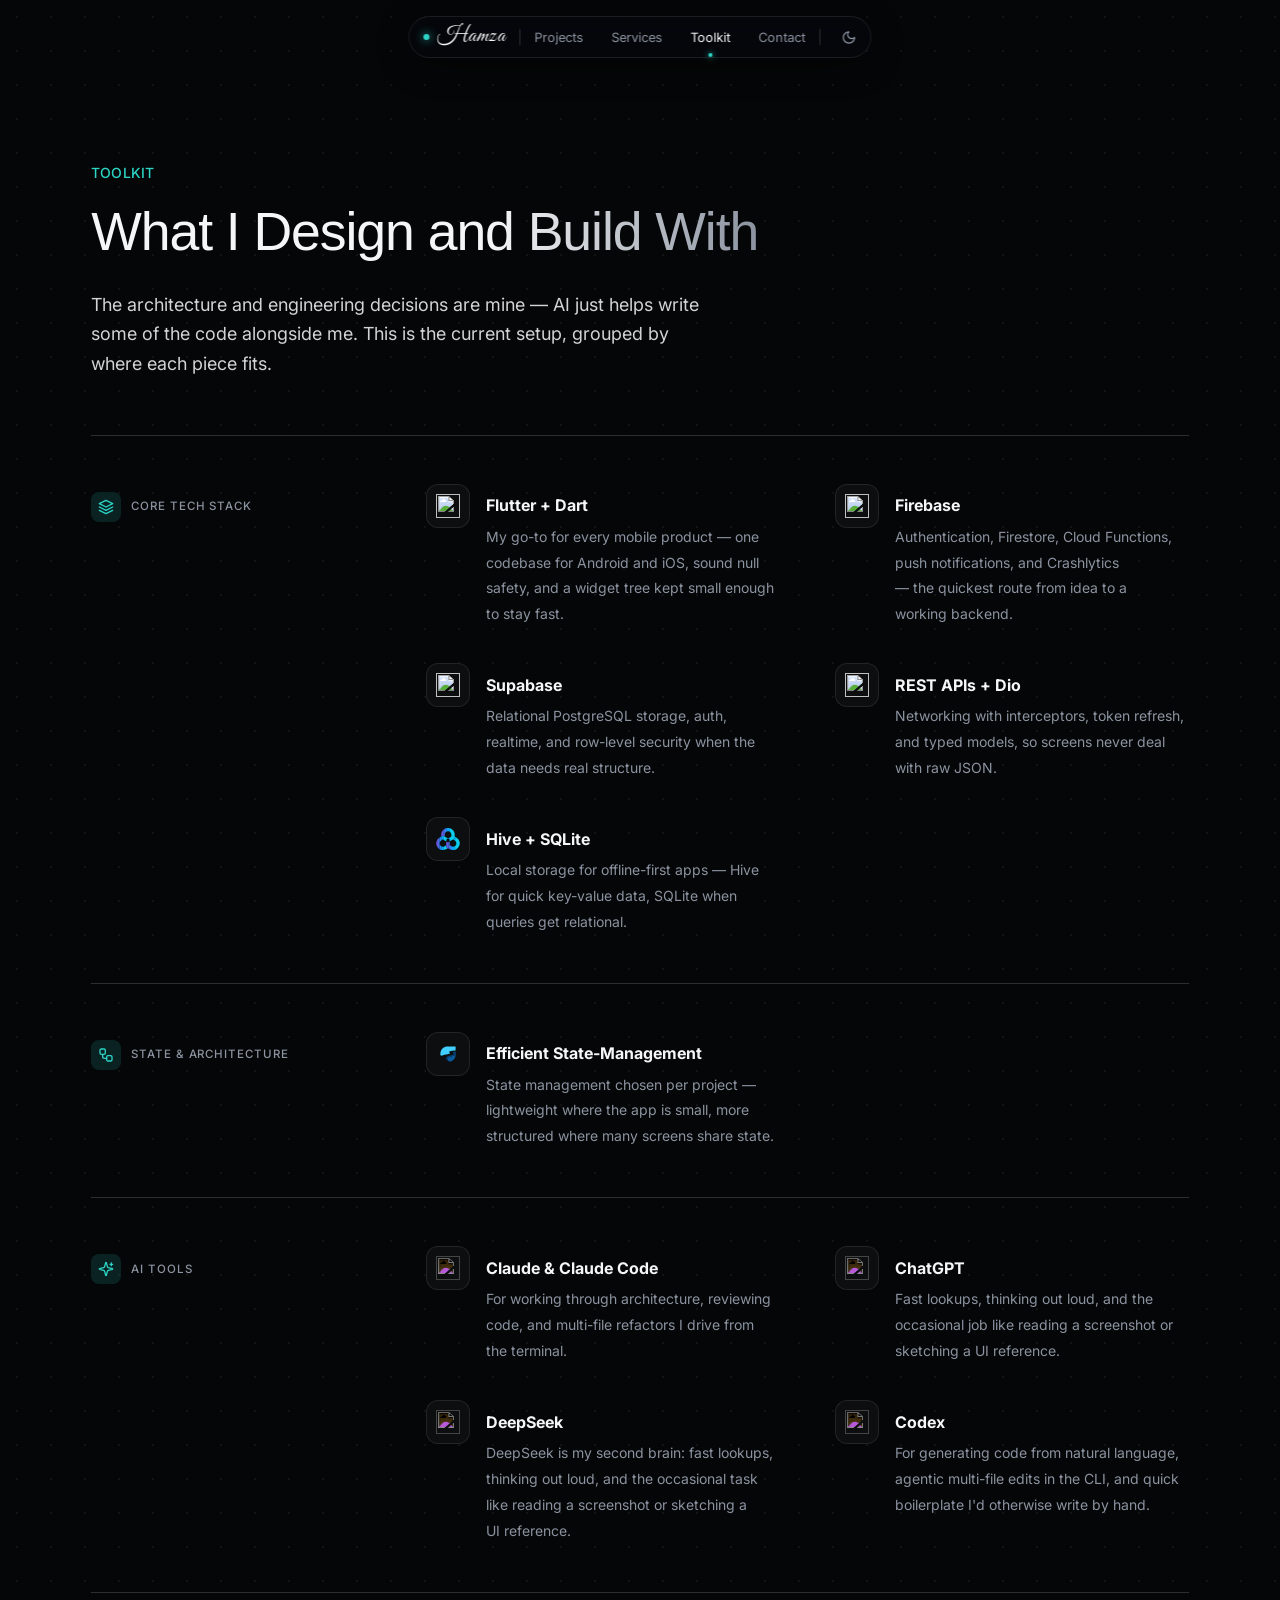
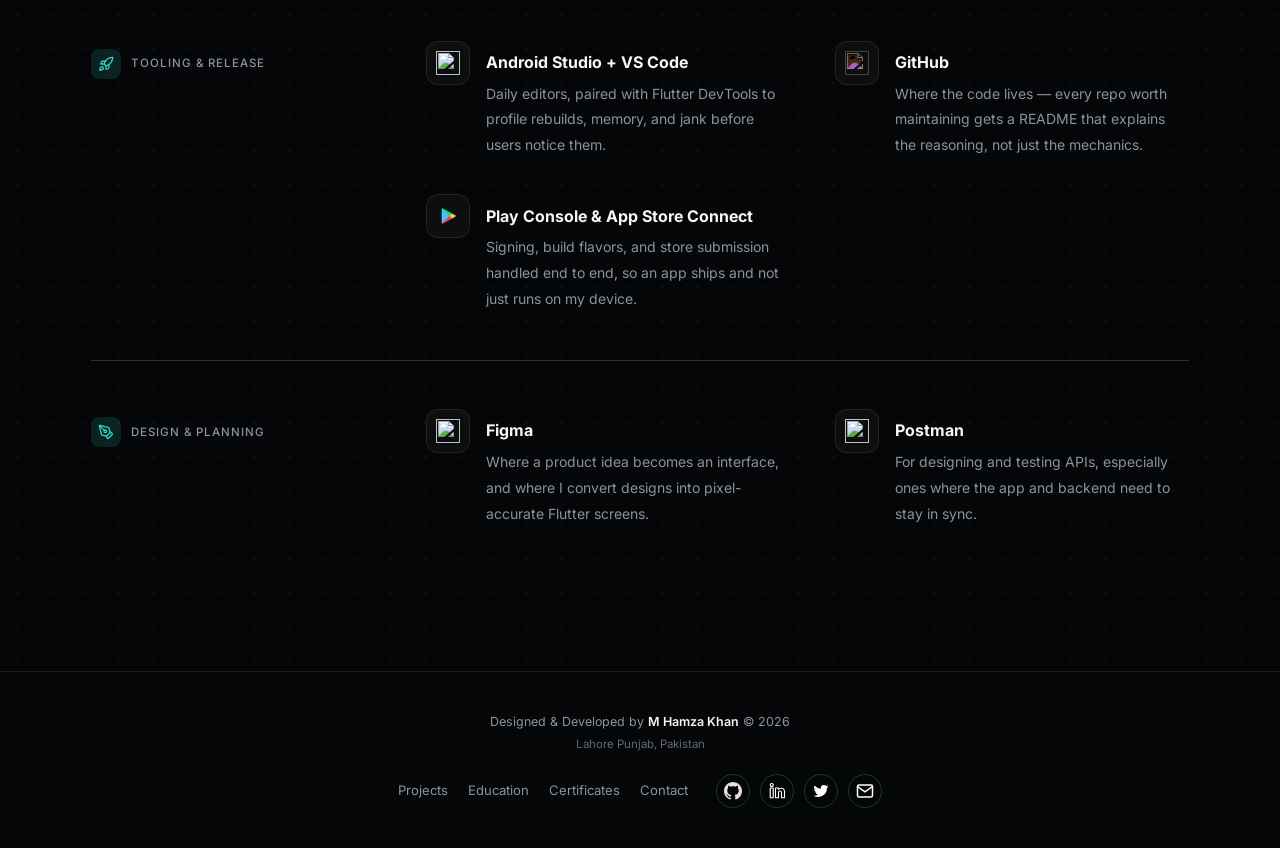
==== commit 5086adf0: "Avatar updated" ====
--- a/toolkit.html
+++ b/toolkit.html
@@ -2,7 +2,10 @@
 <html lang="en">
   <head>
     <meta charset="UTF-8" />
-    <meta name="viewport" content="width=device-width, initial-scale=1.0" />
+    <meta
+      name="viewport"
+      content="width=device-width, initial-scale=1.0, viewport-fit=cover"
+    />
     <meta name="theme-color" content="#050607" />
     <title>Toolkit | Muhammad Ameer Hamza | Flutter Developer</title>
     <meta
@@ -14,7 +17,10 @@
 
     <link rel="preconnect" href="https://fonts.googleapis.com" />
     <link rel="preconnect" href="https://fonts.gstatic.com" crossorigin />
-    <link href="https://fonts.googleapis.com/css2?family=Inter:wght@400;500;600;700;800;900&family=Great+Vibes&display=swap" rel="stylesheet" />
+    <link
+      href="https://fonts.googleapis.com/css2?family=Inter:wght@400;500;600;700;800;900&family=Great+Vibes&display=swap"
+      rel="stylesheet"
+    />
     <link rel="stylesheet" href="css/base.css" />
     <link rel="stylesheet" href="css/components.css" />
     <link rel="stylesheet" href="css/sections.css" />
@@ -43,7 +49,11 @@
         <ul class="nav-links">
           <li><a href="index.html#works">Projects</a></li>
           <li><a href="index.html#services">Services</a></li>
-          <li><a href="toolkit.html" class="active" aria-current="page">Toolkit</a></li>
+          <li>
+            <a href="toolkit.html" class="active" aria-current="page"
+              >Toolkit</a
+            >
+          </li>
           <li><a href="index.html#contact">Contact</a></li>
         </ul>
 
@@ -125,6 +135,10 @@
                 <img
                   src="https://cdn.jsdelivr.net/gh/devicons/devicon@latest/icons/flutter/flutter-original.svg"
                   alt=""
+                  width="24"
+                  height="24"
+                  loading="lazy"
+                  decoding="async"
                 />
               </span>
               <div>
@@ -142,6 +156,10 @@
                 <img
                   src="https://cdn.jsdelivr.net/gh/devicons/devicon@latest/icons/firebase/firebase-original.svg"
                   alt=""
+                  width="24"
+                  height="24"
+                  loading="lazy"
+                  decoding="async"
                 />
               </span>
               <div>
@@ -159,6 +177,10 @@
                 <img
                   src="https://cdn.jsdelivr.net/gh/devicons/devicon@latest/icons/supabase/supabase-original.svg"
                   alt=""
+                  width="24"
+                  height="24"
+                  loading="lazy"
+                  decoding="async"
                 />
               </span>
               <div>
@@ -175,6 +197,10 @@
                 <img
                   src="https://cdn.jsdelivr.net/gh/devicons/devicon@latest/icons/postman/postman-original.svg"
                   alt=""
+                  width="24"
+                  height="24"
+                  loading="lazy"
+                  decoding="async"
                 />
               </span>
               <div>
@@ -189,8 +215,13 @@
             <div class="toolkit-item">
               <span class="toolkit-icon">
                 <img
-                  src="https://cdn.jsdelivr.net/gh/devicons/devicon@latest/icons/sqlite/sqlite-original.svg"
-                  alt=""
+                  src="assets/hive.svg"
+                  alt=""
+                  aria-hidden="true"
+                  width="24"
+                  height="24"
+                  loading="lazy"
+                  decoding="async"
                 />
               </span>
               <div>
@@ -227,55 +258,21 @@
           <div class="toolkit-items">
             <div class="toolkit-item">
               <span class="toolkit-icon">
-                <svg
-                  viewBox="0 0 24 24"
-                  fill="none"
-                  stroke="currentColor"
-                  stroke-width="2"
-                  stroke-linecap="round"
-                  stroke-linejoin="round"
+                <img
+                  src="assets/riverpod.svg"
+                  alt=""
                   aria-hidden="true"
-                >
-                  <path
-                    d="M3 12a9 9 0 0 1 9-9 9.75 9.75 0 0 1 6.74 2.74L21 8"
-                  />
-                  <path d="M21 3v5h-5" />
-                  <path
-                    d="M21 12a9 9 0 0 1-9 9 9.75 9.75 0 0 1-6.74-2.74L3 16"
-                  />
-                  <path d="M8 16H3v5" />
-                </svg>
-              </span>
-              <div>
-                <h3>Provider / Riverpod / Bloc</h3>
+                  width="24"
+                  height="24"
+                  loading="lazy"
+                  decoding="async"
+                />
+              </span>
+              <div>
+                <h3>Efficient State-Management</h3>
                 <p>
                   State management chosen per project — lightweight where the
                   app is small, more structured where many screens share state.
-                </p>
-              </div>
-            </div>
-
-            <div class="toolkit-item">
-              <span class="toolkit-icon">
-                <svg
-                  viewBox="0 0 24 24"
-                  fill="none"
-                  stroke="currentColor"
-                  stroke-width="2"
-                  stroke-linecap="round"
-                  stroke-linejoin="round"
-                  aria-hidden="true"
-                >
-                  <circle cx="12" cy="12" r="10" />
-                  <circle cx="12" cy="12" r="6" />
-                  <circle cx="12" cy="12" r="2" />
-                </svg>
-              </span>
-              <div>
-                <h3>Clean Architecture</h3>
-                <p>
-                  Presentation, domain, and data layers kept separate, so
-                  features can change without breaking everything around them.
                 </p>
               </div>
             </div>
@@ -311,6 +308,10 @@
                   src="https://cdn.jsdelivr.net/npm/simple-icons@latest/icons/claude.svg"
                   alt=""
                   class="icon-invert"
+                  width="24"
+                  height="24"
+                  loading="lazy"
+                  decoding="async"
                 />
               </span>
               <div>
@@ -328,6 +329,10 @@
                   src="https://cdn.jsdelivr.net/npm/simple-icons@latest/icons/openai.svg"
                   alt=""
                   class="icon-invert"
+                  width="24"
+                  height="24"
+                  loading="lazy"
+                  decoding="async"
                 />
               </span>
               <div>
@@ -345,6 +350,10 @@
                   src="https://cdn.jsdelivr.net/npm/simple-icons@latest/icons/deepseek.svg"
                   alt=""
                   class="icon-invert"
+                  width="24"
+                  height="24"
+                  loading="lazy"
+                  decoding="async"
                 />
               </span>
               <div>
@@ -363,6 +372,10 @@
                   src="https://cdn.jsdelivr.net/npm/simple-icons@latest/icons/openai.svg"
                   alt=""
                   class="icon-invert"
+                  width="24"
+                  height="24"
+                  loading="lazy"
+                  decoding="async"
                 />
               </span>
               <div>
@@ -408,6 +421,10 @@
                 <img
                   src="https://cdn.jsdelivr.net/gh/devicons/devicon@latest/icons/androidstudio/androidstudio-original.svg"
                   alt=""
+                  width="24"
+                  height="24"
+                  loading="lazy"
+                  decoding="async"
                 />
               </span>
               <div>
@@ -425,6 +442,10 @@
                   class="icon-invert"
                   src="https://cdn.jsdelivr.net/gh/devicons/devicon@latest/icons/github/github-original.svg"
                   alt=""
+                  width="24"
+                  height="24"
+                  loading="lazy"
+                  decoding="async"
                 />
               </span>
               <div>
@@ -438,18 +459,14 @@
 
             <div class="toolkit-item">
               <span class="toolkit-icon">
-                <svg
-                  viewBox="0 0 24 24"
-                  fill="none"
-                  stroke="currentColor"
-                  stroke-width="2"
-                  stroke-linecap="round"
-                  stroke-linejoin="round"
-                  aria-hidden="true"
-                >
-                  <rect width="14" height="20" x="5" y="2" rx="2" ry="2" />
-                  <path d="M12 18h.01" />
-                </svg>
+                <img
+                  src="assets/playconsole.svg"
+                  alt="Play Console & App Store Connect"
+                  width="24"
+                  height="24"
+                  loading="lazy"
+                  decoding="async"
+                />
               </span>
               <div>
                 <h3>Play Console &amp; App Store Connect</h3>
@@ -493,6 +510,10 @@
                 <img
                   src="https://cdn.jsdelivr.net/gh/devicons/devicon@latest/icons/figma/figma-original.svg"
                   alt=""
+                  width="24"
+                  height="24"
+                  loading="lazy"
+                  decoding="async"
                 />
               </span>
               <div>
@@ -509,6 +530,10 @@
                 <img
                   src="https://cdn.jsdelivr.net/gh/devicons/devicon@latest/icons/postman/postman-original.svg"
                   alt=""
+                  width="24"
+                  height="24"
+                  loading="lazy"
+                  decoding="async"
                 />
               </span>
               <div>
--- a/css/components.css
+++ b/css/components.css
@@ -432,7 +432,7 @@
   padding: 0.9rem 2.4rem;
   font-size: 1rem;
   font-weight: 700;
-  border-radius: 50px;
+  border-radius: 8px;
   letter-spacing: 0.04em;
   transition:
     transform 0.2s,
@@ -784,7 +784,9 @@
   font-weight: 600;
   font-size: inherit;
   text-decoration: none;
-  transition: opacity var(--transition), gap var(--transition);
+  transition:
+    opacity var(--transition),
+    gap var(--transition);
 }
 
 .hero-card-company-link:hover {
--- a/css/toolkit.css
+++ b/css/toolkit.css
@@ -1,37 +1,53 @@
 /* ══════════════════════════════════════════════════════════════
    TOOLKIT PAGE — loaded after theme-v2.css
    Reuses theme tokens (--text, --text-sec, --border, --accent…)
+
+   Responsive strategy (mobile-first fluid, with refinements):
+   • fluid type + spacing via clamp()
+   • ≥1100px  → label column + 2-column items grid
+   • ≤900px   → label stacks above items
+   • ≤640px   → compact tiles, comfortable reading size
+   • ≤380px   → extra-small phones
+   • ≤340px   → icon stacks above text
+   • short landscape phones, large desktops, hover-less touch
+     devices and reduced motion are handled separately
    ══════════════════════════════════════════════════════════════ */
 
 .toolkit-page {
-  padding-top: clamp(130px, 18vh, 190px);
-  padding-bottom: 96px;
+  padding-top: clamp(104px, 18vh, 190px);
+  padding-bottom: calc(
+    clamp(56px, 9vw, 96px) + env(safe-area-inset-bottom, 0px)
+  );
+  overflow-x: clip; /* never allow sideways scroll on small screens */
 }
 
 /* ── Header ─────────────────────────────────────────────────── */
 .toolkit-head {
-  padding-bottom: 56px;
+  padding-bottom: clamp(32px, 6vw, 56px);
 }
 
 .toolkit-eyebrow {
   font-family: var(--font-mono);
-  font-size: 0.875rem;
+  font-size: clamp(0.78rem, 0.74rem + 0.2vw, 0.875rem);
   font-weight: 500;
   letter-spacing: 0.01em;
   color: var(--accent);
   text-transform: uppercase;
-  margin-bottom: 18px;
+  margin-bottom: clamp(12px, 2vw, 18px);
 }
 
 .toolkit-title {
   font-family: "Space Grotesk", sans-serif;
-  font-size: clamp(2.25rem, 4.2vw, 3.35rem);
+  font-size: clamp(1.875rem, 1.25rem + 3.2vw, 3.35rem);
   font-weight: 500;
   line-height: 1.1;
   letter-spacing: -0.02em;
-  margin-bottom: 24px;
+  margin-bottom: clamp(16px, 2.5vw, 24px);
+  padding-bottom: 0.08em; /* stops gradient-clip from cutting descenders */
   width: fit-content;
   max-width: 100%;
+  text-wrap: balance;
+  overflow-wrap: break-word;
   background: linear-gradient(
     90deg,
     var(--text) 0%,
@@ -46,19 +62,20 @@
 
 .toolkit-intro {
   font-family: "Inter", sans-serif;
-  font-size: clamp(1rem, 1.35vw, 1.125rem);
+  font-size: clamp(0.95rem, 0.9rem + 0.4vw, 1.125rem);
   line-height: 1.65;
   color: var(--text);
   opacity: 0.86;
   max-width: 38rem;
+  text-wrap: pretty;
 }
 
 /* ── Groups: label on the left, items on the right ──────────── */
 .toolkit-group {
   display: grid;
-  grid-template-columns: minmax(180px, 296px) minmax(0, 1fr);
-  gap: 24px;
-  padding: 48px 0;
+  grid-template-columns: minmax(160px, 260px) minmax(0, 1fr);
+  gap: clamp(20px, 3vw, 40px);
+  padding: clamp(32px, 5vw, 48px) 0;
   border-top: 1px solid var(--line-strong);
 }
 
@@ -75,6 +92,7 @@
   text-transform: uppercase;
   color: var(--text-sec);
   padding-top: 8px;
+  min-width: 0;
 }
 
 .toolkit-group-icon {
@@ -98,9 +116,10 @@
 /* ── Items: icon tile + text ────────────────────────────────── */
 .toolkit-items {
   max-width: 640px;
+  min-width: 0;
   display: flex;
   flex-direction: column;
-  gap: 30px;
+  gap: clamp(22px, 3vw, 30px);
 }
 
 .toolkit-item {
@@ -108,6 +127,7 @@
   grid-template-columns: 44px minmax(0, 1fr);
   gap: 16px;
   align-items: start;
+  min-width: 0;
 }
 
 .toolkit-icon {
@@ -137,8 +157,11 @@
   height: 21px;
 }
 
-.toolkit-item:hover .toolkit-icon {
-  border-color: var(--accent);
+/* Hover effects only where a real hover exists (not on touch) */
+@media (hover: hover) {
+  .toolkit-item:hover .toolkit-icon {
+    border-color: var(--accent);
+  }
 }
 
 /* Black brand logos (GitHub, Claude, OpenAI, DeepSeek) would
@@ -152,13 +175,20 @@
   filter: none;
 }
 
+/* Title sits level with the icon tile, but may wrap to 2 lines
+   on narrow screens without leaving a huge gap (min-height, not
+   a fixed line-height). */
 .toolkit-item h3 {
   font-family: "Inter", sans-serif;
   font-size: 1rem;
   font-weight: 700;
-  line-height: 44px; /* aligns the title with the icon tile */
+  line-height: 1.3;
+  min-height: 44px;
+  display: flex;
+  align-items: center;
   color: var(--text);
   margin-bottom: 0;
+  overflow-wrap: break-word;
 }
 
 .toolkit-item p {
@@ -167,6 +197,8 @@
   line-height: 1.85;
   color: var(--text-sec);
   margin-top: -4px;
+  overflow-wrap: break-word;
+  text-wrap: pretty;
 }
 
 /* Quiet one-time page-load reveal (respects reduced motion) */
@@ -194,19 +226,56 @@
   }
 }
 
-/* ── Responsive ─────────────────────────────────────────────── */
-@media (max-width: 760px) {
+/* ══════════════════════════════════════════════════════════════
+   RESPONSIVE
+   ══════════════════════════════════════════════════════════════ */
+
+/* ── Large desktop: use the width, items in two columns ─────── */
+@media (min-width: 1100px) {
   .toolkit-group {
-    grid-template-columns: 1fr;
+    grid-template-columns: minmax(200px, 296px) minmax(0, 1fr);
+  }
+
+  .toolkit-items {
+    max-width: 980px;
+    display: grid;
+    grid-template-columns: repeat(2, minmax(0, 1fr));
+    gap: 36px 56px;
+  }
+}
+
+/* ── Wide screens: slightly larger reading size ─────────────── */
+@media (min-width: 1600px) {
+  .toolkit-item h3 {
+    font-size: 1.0625rem;
+  }
+
+  .toolkit-item p {
+    font-size: 0.95rem;
+  }
+
+  .toolkit-intro {
+    max-width: 42rem;
+  }
+}
+
+/* ── Tablet & below: label stacks above its items ───────────── */
+@media (max-width: 900px) {
+  .toolkit-group {
+    grid-template-columns: minmax(0, 1fr);
     gap: 22px;
-    padding: 36px 0;
   }
 
   .toolkit-group-label {
     padding-top: 0;
   }
-}
-
+
+  .toolkit-items {
+    max-width: 44rem;
+  }
+}
+
+/* ── Phones ─────────────────────────────────────────────────── */
 @media (max-width: 640px) {
   .toolkit-page {
     padding-top: 104px;
@@ -223,7 +292,79 @@
     border-radius: 10px;
   }
 
+  .toolkit-icon img {
+    width: 22px;
+    height: 22px;
+  }
+
   .toolkit-item h3 {
-    line-height: 40px;
-  }
-}
+    min-height: 40px;
+    font-size: 0.975rem;
+  }
+
+  /* a touch larger + tighter for comfortable thumb-reading */
+  .toolkit-item p {
+    font-size: 0.9rem;
+    line-height: 1.7;
+  }
+}
+
+/* ── Small phones ───────────────────────────────────────────── */
+@media (max-width: 380px) {
+  .toolkit-item {
+    grid-template-columns: 36px minmax(0, 1fr);
+    gap: 12px;
+  }
+
+  .toolkit-icon {
+    width: 36px;
+    height: 36px;
+    border-radius: 9px;
+  }
+
+  .toolkit-icon img {
+    width: 20px;
+    height: 20px;
+  }
+
+  .toolkit-item h3 {
+    min-height: 36px;
+    font-size: 0.95rem;
+  }
+
+  .toolkit-group-label {
+    font-size: 0.68rem;
+    letter-spacing: 0.06em;
+  }
+}
+
+/* ── Very small / folded-style screens: icon above text ─────── */
+@media (max-width: 340px) {
+  .toolkit-item {
+    grid-template-columns: minmax(0, 1fr);
+    gap: 10px;
+  }
+
+  .toolkit-item h3 {
+    min-height: 0;
+  }
+
+  .toolkit-item p {
+    margin-top: 0;
+  }
+}
+
+/* ── Short landscape phones: don't waste the little height ──── */
+@media (max-height: 500px) and (orientation: landscape) {
+  .toolkit-page {
+    padding-top: 88px;
+  }
+
+  .toolkit-head {
+    padding-bottom: 28px;
+  }
+
+  .toolkit-group {
+    padding: 28px 0;
+  }
+}
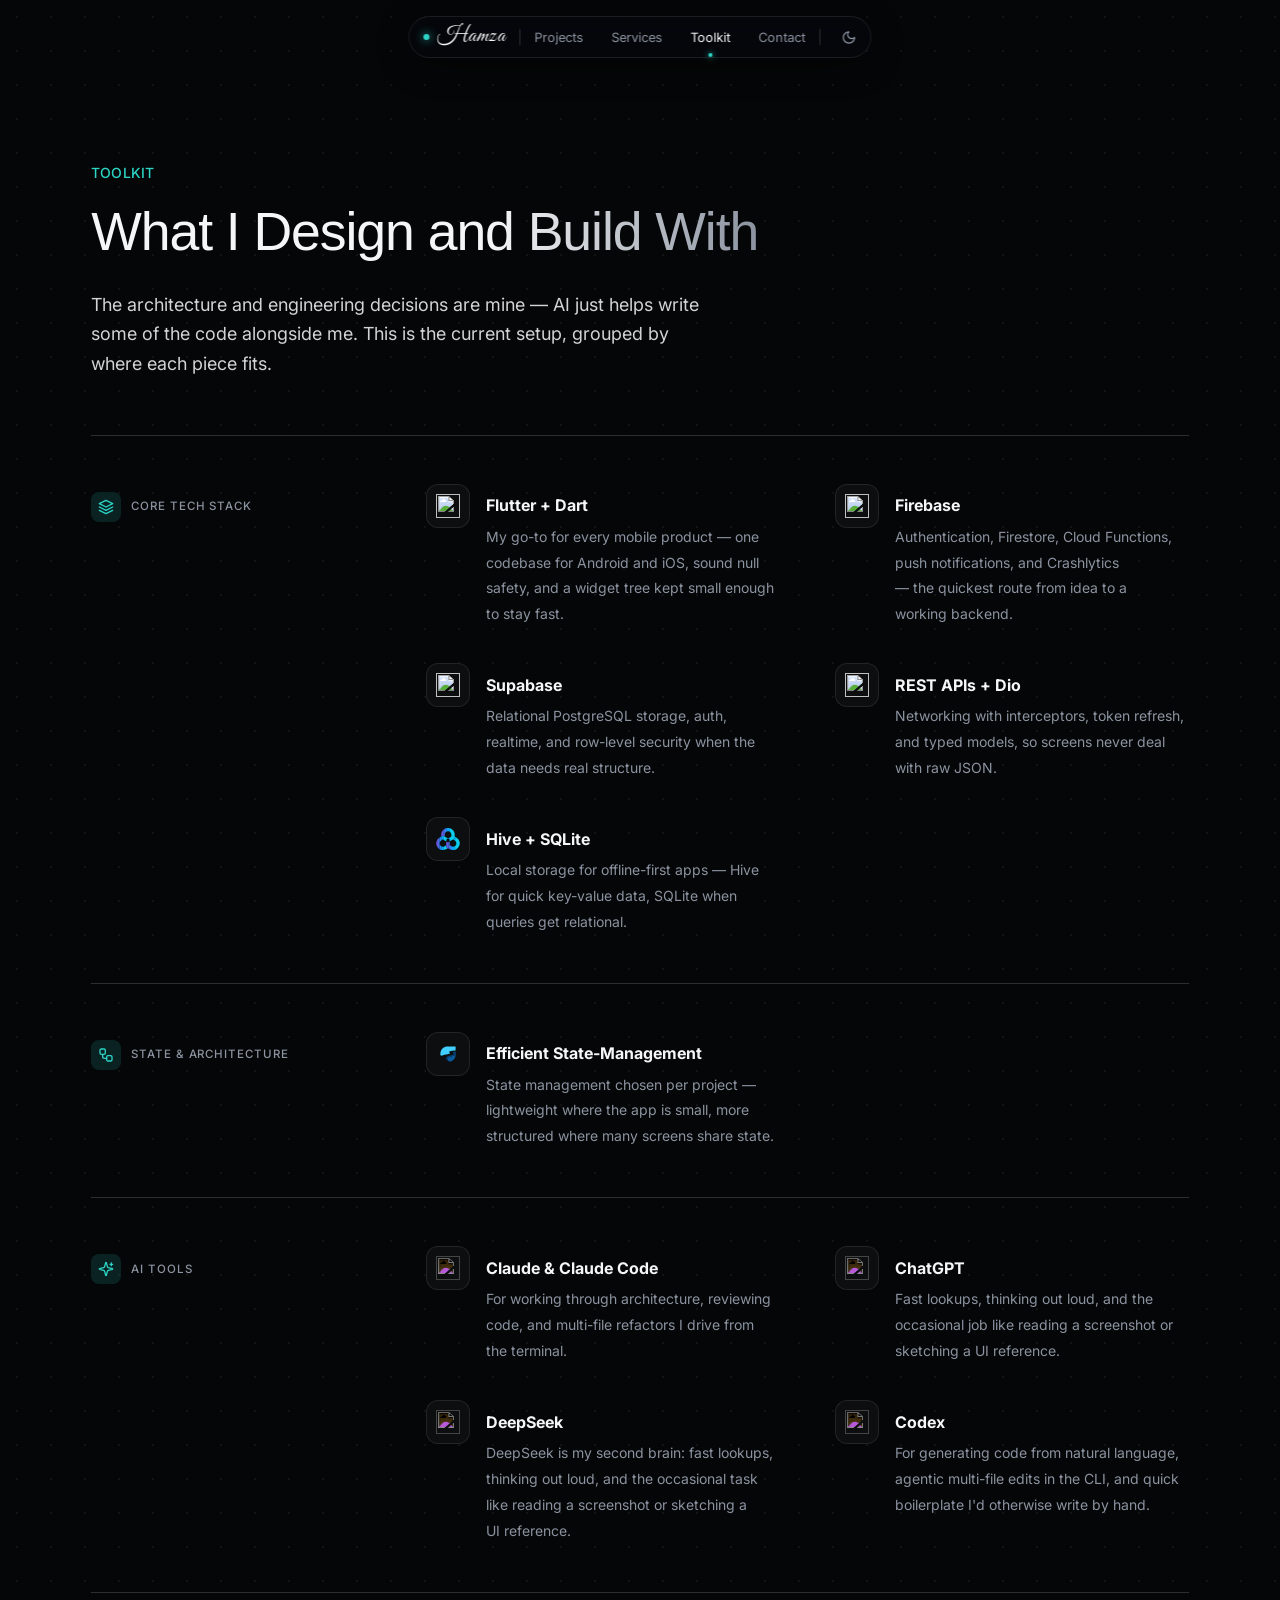
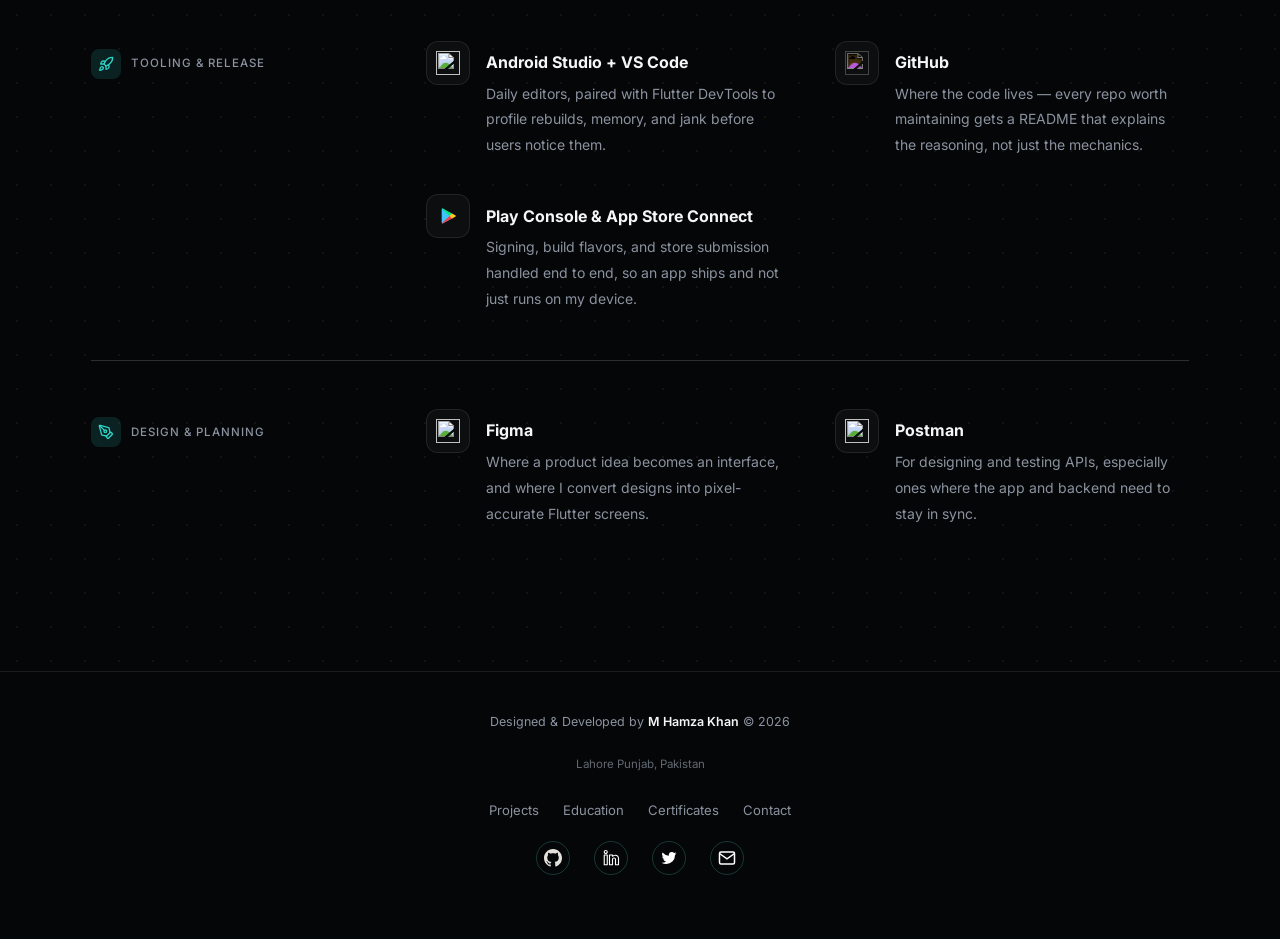
==== commit 5de4bf54: "Avatar updated" ====
--- a/toolkit.html
+++ b/toolkit.html
@@ -550,7 +550,7 @@
     </main>
 
     <!-- FOOTER -->
-    <footer>
+    <footer class="toolkit-footer">
       <div class="container footer-inner-v2">
         <div class="footer-left">
           <p class="footer-copy">
--- a/css/toolkit.css
+++ b/css/toolkit.css
@@ -368,3 +368,44 @@
     padding: 28px 0;
   }
 }
+
+/* ══════════════════════════════════════════════════════════════
+   FOOTER — centered (Toolkit page only, via .toolkit-footer)
+   ══════════════════════════════════════════════════════════════ */
+.toolkit-footer .footer-inner-v2 {
+  display: flex;
+  flex-direction: column;
+  align-items: center;
+  justify-content: center;
+  text-align: center;
+  gap: clamp(18px, 3vw, 26px);
+  padding-bottom: calc(24px + env(safe-area-inset-bottom, 0px));
+}
+
+.toolkit-footer .footer-left,
+.toolkit-footer .footer-right {
+  display: flex;
+  flex-direction: column;
+  align-items: center;
+  justify-content: center;
+  text-align: center;
+  width: 100%;
+  margin: 0;
+  gap: clamp(14px, 2.5vw, 20px);
+}
+
+.toolkit-footer .footer-copy,
+.toolkit-footer .footer-location {
+  margin-left: auto;
+  margin-right: auto;
+  text-align: center;
+}
+
+.toolkit-footer .footer-links,
+.toolkit-footer .footer-socials {
+  display: flex;
+  flex-wrap: wrap;
+  align-items: center;
+  justify-content: center;
+  gap: 10px clamp(14px, 3vw, 24px);
+}
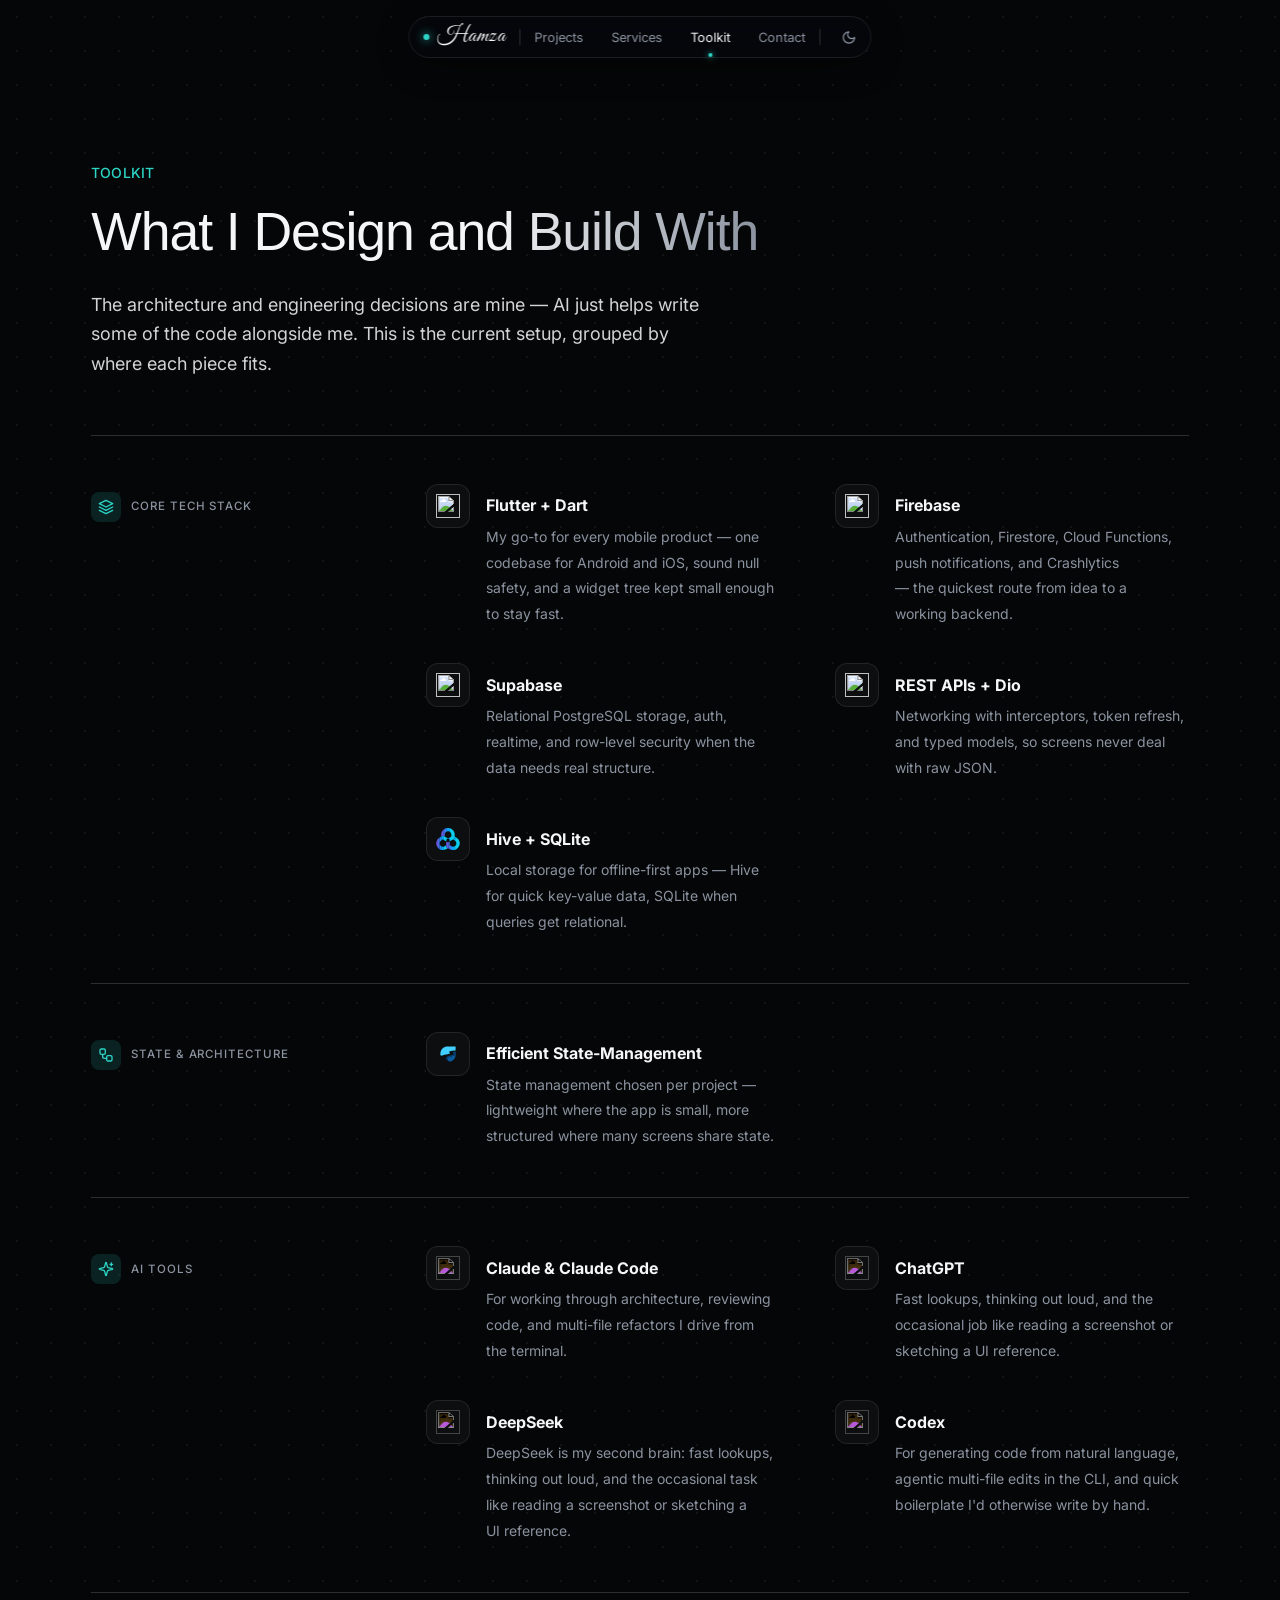
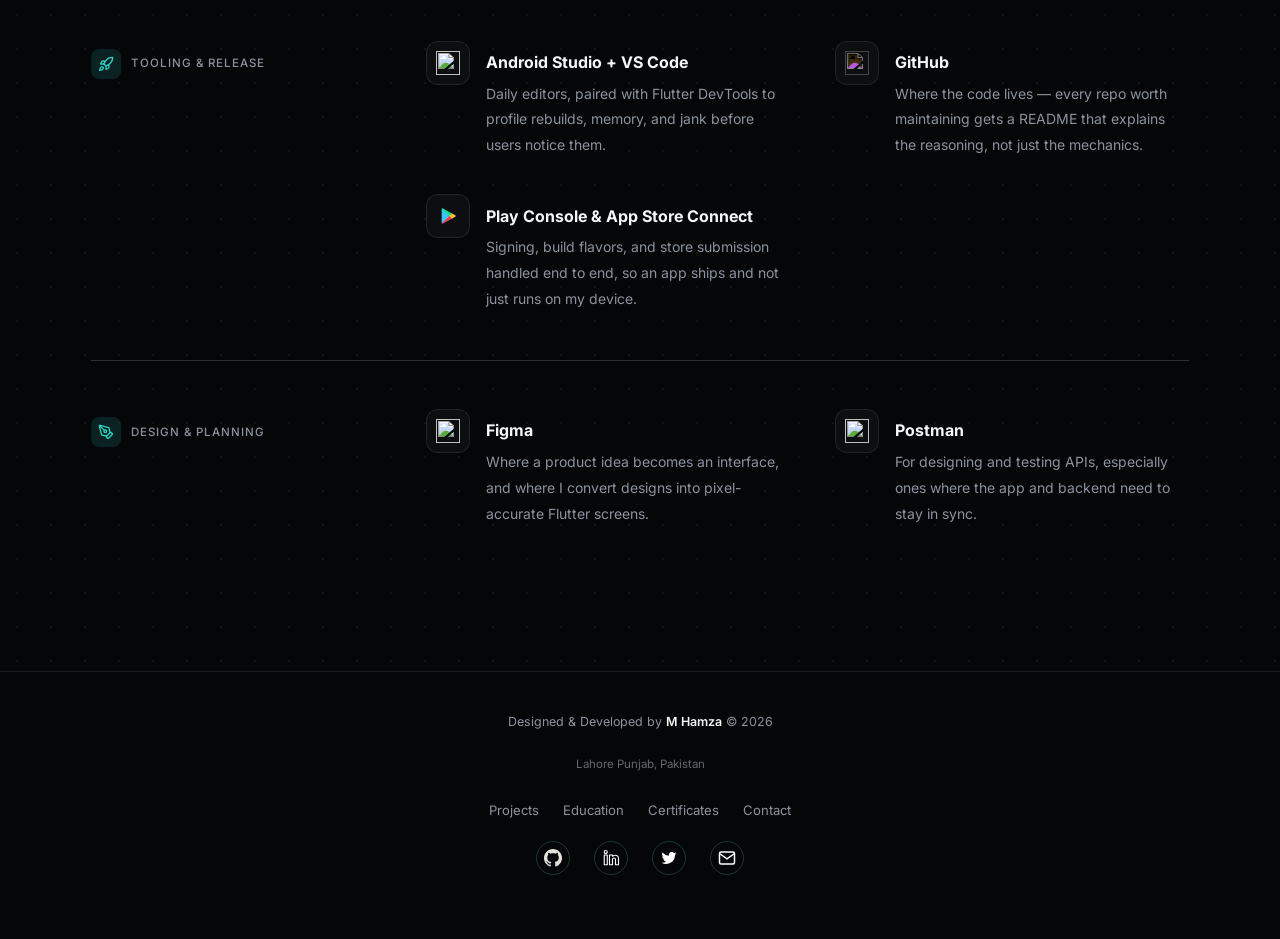
==== commit 28e4cb97: "Avatar updated" ====
--- a/toolkit.html
+++ b/toolkit.html
@@ -555,7 +555,7 @@
         <div class="footer-left">
           <p class="footer-copy">
             Designed &amp; Developed by
-            <span class="footer-name-script">M Hamza Khan</span> &copy; 2026
+            <span class="footer-name-script">M Hamza</span> &copy; 2026
           </p>
           <p class="footer-location">Lahore Punjab, Pakistan</p>
         </div>
